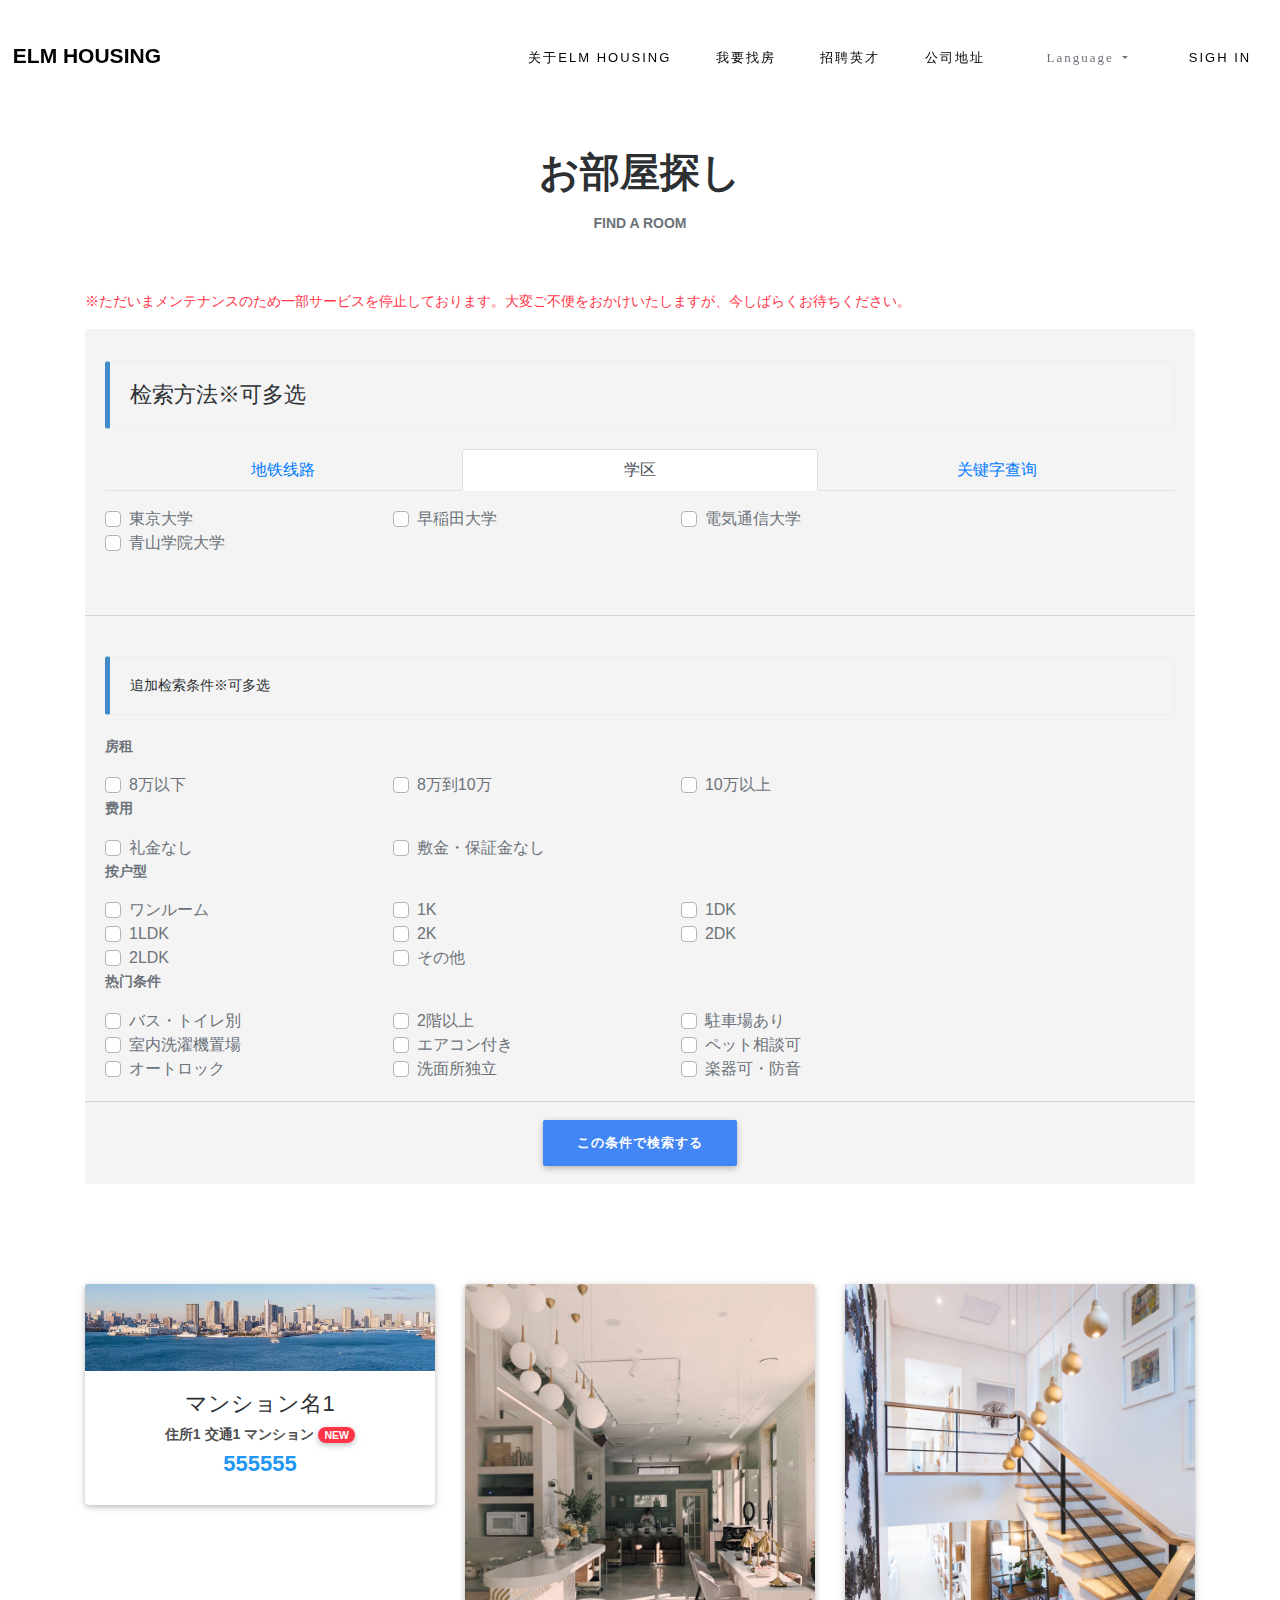
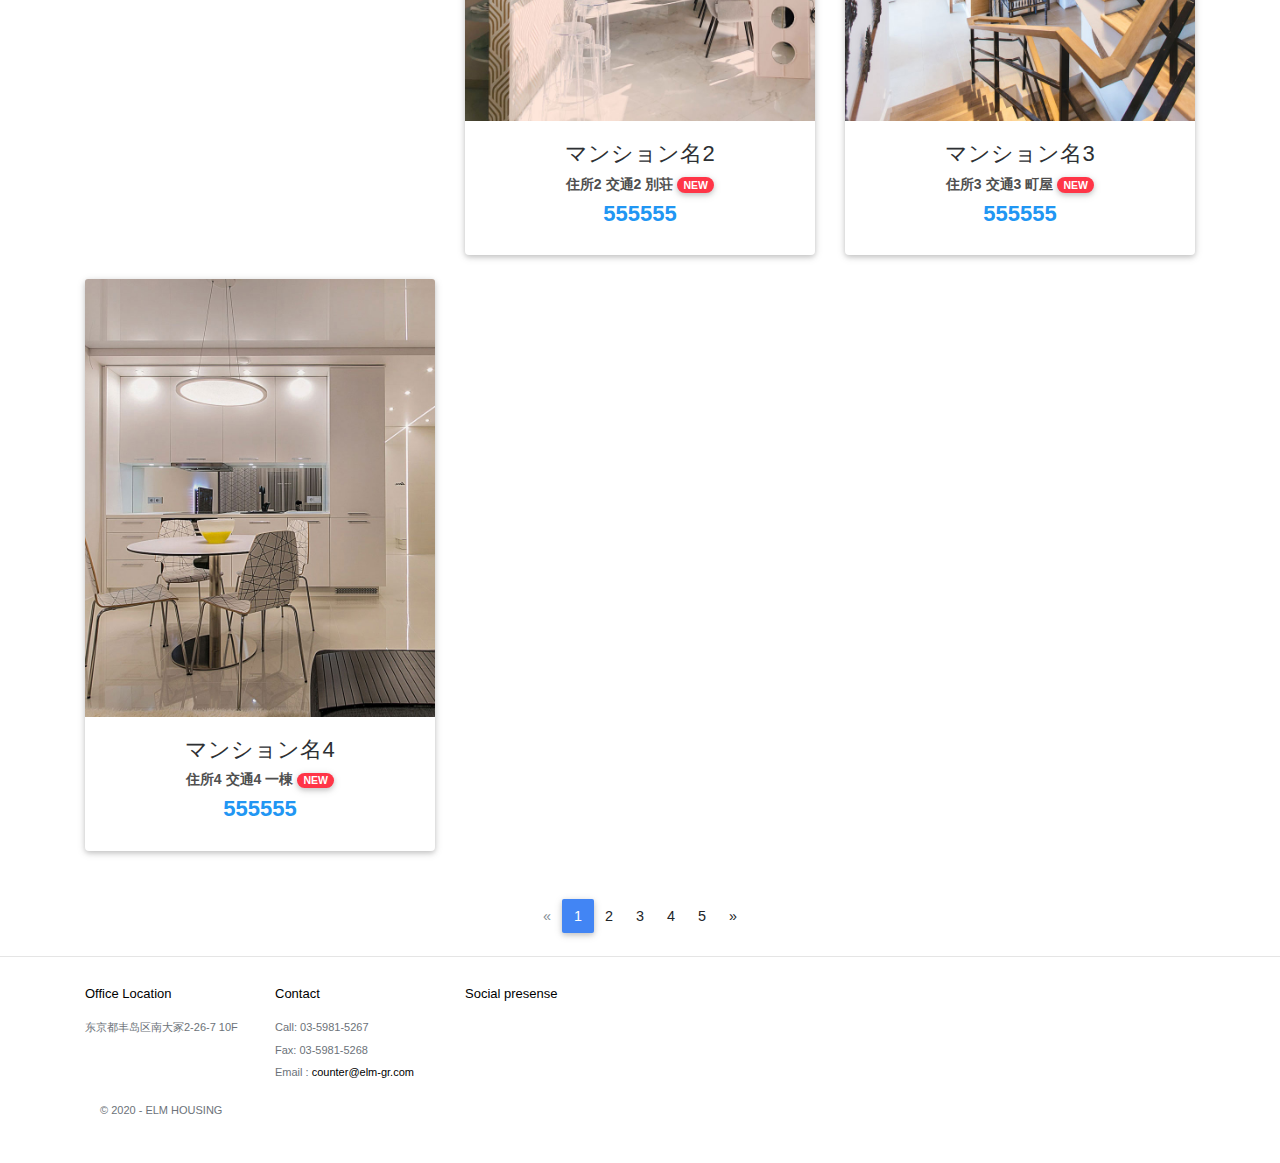
==== index.html @ c2a10fc9 "Rename subway.html to index.html" ====
<!DOCTYPE html>
<!-- saved from url=(0033)https://www.elm-gr.com/Rent/Rooms -->
<html class=" js flexbox flexboxlegacy canvas canvastext webgl no-touch geolocation postmessage websqldatabase indexeddb hashchange history draganddrop websockets rgba hsla multiplebgs backgroundsize borderimage borderradius boxshadow textshadow opacity cssanimations csscolumns cssgradients cssreflections csstransforms csstransforms3d csstransitions fontface generatedcontent video audio localstorage sessionstorage webworkers no-applicationcache svg inlinesvg smil svgclippaths" lang=""><script src="chrome-extension://ljdobmomdgdljniojadhoplhkpialdid/page/prompt.js"></script><script src="chrome-extension://ljdobmomdgdljniojadhoplhkpialdid/page/runScript.js"></script><!--<![endif]--><head><meta http-equiv="Content-Type" content="text/html; charset=UTF-8">

<meta name="description" content="">
<meta name="viewport" content="width=device-width, initial-scale=1">
<title>ELM HOUSING</title>
<link rel="stylesheet" href="./ELM HOUSING_files/bootstrap.min.css">
<link rel="stylesheet" href="./ELM HOUSING_files/slider-pro.css">
<link rel="stylesheet" href="./ELM HOUSING_files/flexslider.css">
<link rel="stylesheet" href="./ELM HOUSING_files/main_rent.css">
<link rel="stylesheet" href="./ELM HOUSING_files/responsive.css">
<link rel="stylesheet" href="./ELM HOUSING_files/animate.min.css">
<link href="./ELM HOUSING_files/mdb.min.css" rel="stylesheet">
<link href="./ELM HOUSING_files/icomoon.css" rel="stylesheet">
<link rel="stylesheet" href="./ELM HOUSING_files/font-awesome.min.css">
<link rel="stylesheet" href="./ELM HOUSING_files/swiper.min.css">
<style type="text/css">.section, .section.cc_cursor, .card-header.bg-search, .bs-callout.bs-callout-primary, .cc_cursor, body, .ogdlpmhglpejoiomcodnpjnfgcpmgale_default, body, html, input[type="date"], input[type="time"], input[type="datetime-local"], input[type="month"], input::-webkit-contacts-auto-fill-button, input:read-only {cursor: url("[data-uri]") 1 1 , auto !important; }.cc_pointer,[type="search"]::-webkit-search-cancel-button, [type="search"]::-webkit-search-decoration, .paper-button, .ytp-progress-bar-container, input[type=submit], :link, :visited, a > *, img, button, ::-webkit-scrollbar-button, .ogdlpmhglpejoiomcodnpjnfgcpmgale_pointer, ::-webkit-file-upload-button, button, .ytp-volume-panel, #myogdlpmhglpejoiomcodnpjnfgcpmgale .icon { cursor: url("[data-uri]") 8 1, auto !important; } </style><style type="text/css">/* Chart.js */
@-webkit-keyframes chartjs-render-animation{from{opacity:0.99}to{opacity:1}}@keyframes chartjs-render-animation{from{opacity:0.99}to{opacity:1}}.chartjs-render-monitor{-webkit-animation:chartjs-render-animation 0.001s;animation:chartjs-render-animation 0.001s;}</style></head>
<body style="">

<section class="tophead" role="navigation">

<header id="header" class="">
<div class="header-content ">
<a class="logo" href="https://www.elm-gr.com/Rent">ELM HOUSING</a>
<nav class="navigation" role="navigation">
<ul class="primary-nav">
<li><a href="https://www.elm-gr.com/Rent">关于ELM HOUSING</a></li>
<li><a href="https://www.elm-gr.com/Rent/Rooms">我要找房</a></li>
<li><a href="https://www.elm-gr.com/Recruit">招聘英才</a></li>
<li><a href="https://www.elm-gr.com/Rent/Error">公司地址</a></li>
<li>
<form id="selectLanguage" method="post" class="form-horizontal" role="form" action="https://www.elm-gr.com/RealEstate/SetLanguage?returnUrl=~%2FRent%2FRooms">
<div class="dropdown">
<a class="dropdown-toggle" id="navbarDropdownMenuLink-333" data-toggle="dropdown" aria-haspopup="true" aria-expanded="false" asp-for="zh-CN">
<span class="icon-language"> Language </span>
</a>
<div class="dropdown-menu" aria-labelledby="navbarDropdownMenuLink-333">
<button class="dropdown-item" name="culture" value="zh-CN" onclick="if (!window.__cfRLUnblockHandlers) return false; this.form.submit()">简体中文</button>
<button class="dropdown-item" name="culture" value="ja-JP" onclick="if (!window.__cfRLUnblockHandlers) return false; this.form.submit()">日本語</button>
</div>
</div>
<input name="__RequestVerificationToken" type="hidden" value="CfDJ8HZfXam8HHFOm_UuZEeHBJE-qtwoAEbgHbpZ_FdyX1Fp2VRbwWEv6qFdtFLEdrejy15WHE-hRj2VOWZLHQvYB4W0ZrvD5hacfqdalnks8SmnvC8ev6mp4UJFZHZk7O6x1LIvXtOvINLDFHeVXApGLFI"></form>
</li>
<li class=""><a class="nav-link" href="https://www.elm-gr.com/Admin/Login">SIGH IN</a></li>
</ul>
</nav>
<a href="https://www.elm-gr.com/Rent/Rooms#" class="nav-toggle">Menu<span></span></a>
</div>
</header>
</section>


<div class="container">
<section class="section">
<h2 class="h1 text-center text-uppercase font-weight-bold mt-5 mb-3 mt-5">お部屋探し</h2>

<p class="text-center text-uppercase font-weight-bold">
Find a room
</p>

<p class="section-description mt-5 pt-2 text-danger">
※ただいまメンテナンスのため一部サービスを停止しております。大変ご不便をおかけいたしますが、今しばらくお待ちください。
</p>
<form method="post" action="https://www.elm-gr.com/rent/Error">
<div class="card-header bg-search cc_cursor">
<h4 class="bs-callout bs-callout-primary cc_cursor">检索方法※可多选</h4>
<ul class="nav nav-tabs nav-justified">
<li class="nav-item waves-effect waves-light">
<a href="https://www.elm-gr.com/Rent/Rooms#contents1" class="nav-link" data-toggle="tab">地铁线路</a>
</li>
<li class="nav-item waves-effect waves-light">
<a href="https://www.elm-gr.com/Rent/Rooms#contents2" class="nav-link active" data-toggle="tab">学区</a>
</li>
<li class="nav-item waves-effect waves-light">
<a href="https://www.elm-gr.com/Rent/Rooms#contents3" class="nav-link" data-toggle="tab">关键字查询</a>
</li>
</ul>
<div class="tab-content mb-5">
<div id="contents1" class="tab-pane">
<p class="text-uppercase font-weight-bold"></p>
<div class="preflist">
<div class="mainCheck"><label><input type="checkbox" name="prefA" value="JR山手線">JR山手線</label></div>
<div class="row ml-1">
<div class="col-lg-2"><label><input type="checkbox" name="prefB" value="大崎">大崎</label></div>
<div class="col-lg-2"><label><input type="checkbox" name="prefB" value="五反田">五反田</label></div>
<div class="col-lg-2"><label><input type="checkbox" name="prefB" value="目黒">目黒</label></div>
<div class="col-lg-2"><label><input type="checkbox" name="prefB" value="恵比寿">恵比寿</label></div>
<div class="col-lg-2"><label><input type="checkbox" name="prefB" value="渋谷">渋谷</label></div>
<div class="col-lg-2"><label><input type="checkbox" name="prefB" value="原宿">原宿</label></div>
<div class="col-lg-2"><label><input type="checkbox" name="prefB" value="代々木">代々木</label></div>
<div class="col-lg-2"><label><input type="checkbox" name="prefB" value="新宿">新宿</label></div>
<div class="col-lg-2"><label><input type="checkbox" name="prefB" value="新大久保">新大久保</label></div>
<div class="col-lg-2"><label><input type="checkbox" name="prefB" value="高田馬場">高田馬場</label></div>
<div class="col-lg-2"><label><input type="checkbox" name="prefB" value="目白">目白</label></div>
<div class="col-lg-2"><label><input type="checkbox" name="prefB" value="池袋">池袋</label></div>
<div class="col-lg-2"><label><input type="checkbox" name="prefB" value="大塚">大塚</label></div>
<div class="col-lg-2"><label><input type="checkbox" name="prefB" value="巣鴨">巣鴨</label></div>
<div class="col-lg-2"><label><input type="checkbox" name="prefB" value="駒込">駒込</label></div>
<div class="col-lg-2"><label><input type="checkbox" name="prefB" value="田端">田端</label></div>
<div class="col-lg-2"><label><input type="checkbox" name="prefB" value="西日暮里">西日暮里</label></div>
<div class="col-lg-2"><label><input type="checkbox" name="prefB" value="日暮里">日暮里</label></div>
<div class="col-lg-2"><label><input type="checkbox" name="prefB" value="鶯谷">鶯谷</label></div>
<div class="col-lg-2"><label><input type="checkbox" name="prefB" value="上野">上野</label></div>
<div class="col-lg-2"><label><input type="checkbox" name="prefB" value="御徒町">御徒町</label></div>
<div class="col-lg-2"><label><input type="checkbox" name="prefB" value="秋葉原">秋葉原</label></div>
<div class="col-lg-2"><label><input type="checkbox" name="prefB" value="神田">神田</label></div>
<div class="col-lg-2"><label><input type="checkbox" name="prefB" value="東京">東京</label></div>
<div class="col-lg-2"><label><input type="checkbox" name="prefB" value="有楽町">有楽町</label></div>
<div class="col-lg-2"><label><input type="checkbox" name="prefB" value="新橋">新橋</label></div>
<div class="col-lg-2"><label><input type="checkbox" name="prefB" value="浜松町">浜松町</label></div>
<div class="col-lg-2"><label><input type="checkbox" name="prefB" value="田町">田町</label></div>
<div class="col-lg-2"><label><input type="checkbox" name="prefB" value="高輪ゲートウェイ">高輪ゲートウェイ</label></div>
<div class="col-lg-2"><label><input type="checkbox" name="prefB" value="品川">品川</label></div>
</div>
</div>
<div class="preflist">
<div class="mainCheck"><label><input type="checkbox" name="prefA" value="JR横浜線">JR横浜線</label></div>
<div class="row ml-1">
<div class="col-lg-2"><label><input type="checkbox" name="prefB" value="東神奈川">東神奈川</label></div>
<div class="col-lg-2"><label><input type="checkbox" name="prefB" value="大口">大口</label></div>
<div class="col-lg-2"><label><input type="checkbox" name="prefB" value="菊名">菊名</label></div>
<div class="col-lg-2"><label><input type="checkbox" name="prefB" value="新横浜">新横浜</label></div>
<div class="col-lg-2"><label><input type="checkbox" name="prefB" value="小机">小机</label></div>
<div class="col-lg-2"><label><input type="checkbox" name="prefB" value="鴨居">鴨居</label></div>
<div class="col-lg-2"><label><input type="checkbox" name="prefB" value="中山">中山</label></div>
<div class="col-lg-2"><label><input type="checkbox" name="prefB" value="十日市場">十日市場</label></div>
<div class="col-lg-2"><label><input type="checkbox" name="prefB" value="長津田">長津田</label></div>
<div class="col-lg-2"><label><input type="checkbox" name="prefB" value="成瀬">成瀬</label></div>
<div class="col-lg-2"><label><input type="checkbox" name="prefB" value="町田">町田</label></div>
<div class="col-lg-2"><label><input type="checkbox" name="prefB" value="古淵">古淵</label></div>
<div class="col-lg-2"><label><input type="checkbox" name="prefB" value="淵野辺">淵野辺</label></div>
<div class="col-lg-2"><label><input type="checkbox" name="prefB" value="矢部">矢部</label></div>
<div class="col-lg-2"><label><input type="checkbox" name="prefB" value="相模原">相模原</label></div>
<div class="col-lg-2"><label><input type="checkbox" name="prefB" value="橋本">橋本</label></div>
<div class="col-lg-2"><label><input type="checkbox" name="prefB" value="相原">相原</label></div>
<div class="col-lg-2"><label><input type="checkbox" name="prefB" value="八王子みなみ野">八王子みなみ野</label></div>
<div class="col-lg-2"><label><input type="checkbox" name="prefB" value="片倉">片倉</label></div>
<div class="col-lg-2"><label><input type="checkbox" name="prefB" value="八王子">八王子</label></div>
</div>
</div>
<div class="preflist">
 <div class="mainCheck"><label><input type="checkbox" name="prefA" value="JR根岸線">JR根岸線</label></div>
<div class="row ml-1">
<div class="col-lg-2"><label><input type="checkbox" name="prefB" value="横浜">横浜</label></div>
<div class="col-lg-2"><label><input type="checkbox" name="prefB" value="桜木町">桜木町</label></div>
<div class="col-lg-2"><label><input type="checkbox" name="prefB" value="関内">関内</label></div>
<div class="col-lg-2"><label><input type="checkbox" name="prefB" value="石川町">石川町</label></div>
<div class="col-lg-2"><label><input type="checkbox" name="prefB" value="山手">山手</label></div>
<div class="col-lg-2"><label><input type="checkbox" name="prefB" value="根岸">根岸</label></div>
<div class="col-lg-2"><label><input type="checkbox" name="prefB" value="磯子">磯子</label></div>
<div class="col-lg-2"><label><input type="checkbox" name="prefB" value="新杉田">新杉田</label></div>
<div class="col-lg-2"><label><input type="checkbox" name="prefB" value="洋光台">洋光台</label></div>
<div class="col-lg-2"><label><input type="checkbox" name="prefB" value="港南台">港南台</label></div>
<div class="col-lg-2"><label><input type="checkbox" name="prefB" value="本郷台">本郷台</label></div>
<div class="col-lg-2"><label><input type="checkbox" name="prefB" value="大船">大船</label></div>
</div>
</div>
<div class="preflist">
<div class="mainCheck"><label><input type="checkbox" name="prefA" value="JR横須賀線">JR横須賀線</label></div>
<div class="row ml-1">
<div class="col-lg-2"><label><input type="checkbox" name="prefB" value="東京">東京</label></div>
<div class="col-lg-2"><label><input type="checkbox" name="prefB" value="新橋">新橋</label></div>
<div class="col-lg-2"><label><input type="checkbox" name="prefB" value="品川">品川</label></div>
<div class="col-lg-2"><label><input type="checkbox" name="prefB" value="西大井">西大井</label></div>
<div class="col-lg-2"><label><input type="checkbox" name="prefB" value="武蔵小杉">武蔵小杉</label></div>
<div class="col-lg-2"><label><input type="checkbox" name="prefB" value="新川崎">新川崎</label></div>
<div class="col-lg-2"><label><input type="checkbox" name="prefB" value="横浜">横浜</label></div>
<div class="col-lg-2"><label><input type="checkbox" name="prefB" value="保土ケ谷">保土ケ谷</label></div>
<div class="col-lg-2"><label><input type="checkbox" name="prefB" value="東戸塚">東戸塚</label></div>
<div class="col-lg-2"><label><input type="checkbox" name="prefB" value="戸塚">戸塚</label></div>
<div class="col-lg-2"><label><input type="checkbox" name="prefB" value="大船">大船</label></div>
<div class="col-lg-2"><label><input type="checkbox" name="prefB" value="北鎌倉">北鎌倉</label></div>
<div class="col-lg-2"><label><input type="checkbox" name="prefB" value="鎌倉">鎌倉</label></div>
<div class="col-lg-2"><label><input type="checkbox" name="prefB" value="逗子">逗子</label></div>
<div class="col-lg-2"><label><input type="checkbox" name="prefB" value="東逗子">東逗子</label></div>
<div class="col-lg-2"><label><input type="checkbox" name="prefB" value="田浦">田浦</label></div>
<div class="col-lg-2"><label><input type="checkbox" name="prefB" value="横須賀">横須賀</label></div>
<div class="col-lg-2"><label><input type="checkbox" name="prefB" value="衣笠">衣笠</label></div>
<div class="col-lg-2"><label><input type="checkbox" name="prefB" value="久里浜">久里浜</label></div>
</div>
</div>
<div class="preflist">
<div class="mainCheck"><label><input type="checkbox" name="prefA" value="JR中央本線(東京～塩尻)">JR中央本線(東京～塩尻)</label></div>
<div class="row ml-1">
<div class="col-lg-2"><label><input type="checkbox" name="prefB" value="東京">東京</label></div>
<div class="col-lg-2"><label><input type="checkbox" name="prefB" value="四ツ谷">四ツ谷</label></div>
<div class="col-lg-2"><label><input type="checkbox" name="prefB" value="新宿">新宿</label></div>
<div class="col-lg-2"><label><input type="checkbox" name="prefB" value="吉祥寺">吉祥寺</label></div>
<div class="col-lg-2"><label><input type="checkbox" name="prefB" value="三鷹">三鷹</label></div>
<div class="col-lg-2"><label><input type="checkbox" name="prefB" value="国分寺">国分寺</label></div>
<div class="col-lg-2"><label><input type="checkbox" name="prefB" value="立川">立川</label></div>
<div class="col-lg-2"><label><input type="checkbox" name="prefB" value="日野">日野</label></div>
<div class="col-lg-2"><label><input type="checkbox" name="prefB" value="豊田">豊田</label></div>
<div class="col-lg-2"><label><input type="checkbox" name="prefB" value="八王子">八王子</label></div>
<div class="col-lg-2"><label><input type="checkbox" name="prefB" value="西八王子">西八王子</label></div>
<div class="col-lg-2"><label><input type="checkbox" name="prefB" value="高尾">高尾</label></div>
<div class="col-lg-2"><label><input type="checkbox" name="prefB" value="相模湖">相模湖</label></div>
<div class="col-lg-2"><label><input type="checkbox" name="prefB" value="藤野">藤野</label></div>
<div class="col-lg-2"><label><input type="checkbox" name="prefB" value="上野原">上野原</label></div>
<div class="col-lg-2"><label><input type="checkbox" name="prefB" value="四方津">四方津</label></div>
<div class="col-lg-2"><label><input type="checkbox" name="prefB" value="梁川">梁川</label></div>
<div class="col-lg-2"><label><input type="checkbox" name="prefB" value="鳥沢">鳥沢</label></div>
<div class="col-lg-2"><label><input type="checkbox" name="prefB" value="猿橋">猿橋</label></div>
<div class="col-lg-2"><label><input type="checkbox" name="prefB" value="大月">大月</label></div>
<div class="col-lg-2"><label><input type="checkbox" name="prefB" value="初狩">初狩</label></div>
<div class="col-lg-2"><label><input type="checkbox" name="prefB" value="笹子">笹子</label></div>
<div class="col-lg-2"><label><input type="checkbox" name="prefB" value="甲斐大和">甲斐大和</label></div>
<div class="col-lg-2"><label><input type="checkbox" name="prefB" value="勝沼ぶどう郷">勝沼ぶどう郷</label></div>
<div class="col-lg-2"><label><input type="checkbox" name="prefB" value="塩山">塩山</label></div>
<div class="col-lg-2"><label><input type="checkbox" name="prefB" value="東山梨">東山梨</label></div>
<div class="col-lg-2"><label><input type="checkbox" name="prefB" value="山梨市">山梨市</label></div>
<div class="col-lg-2"><label><input type="checkbox" name="prefB" value="春日居町">春日居町</label></div>
<div class="col-lg-2"><label><input type="checkbox" name="prefB" value="石和温泉">石和温泉</label></div>
<div class="col-lg-2"><label><input type="checkbox" name="prefB" value="酒折">酒折</label></div>
<div class="col-lg-2"><label><input type="checkbox" name="prefB" value="甲府">甲府</label></div>
<div class="col-lg-2"><label><input type="checkbox" name="prefB" value="竜王">竜王</label></div>
<div class="col-lg-2"><label><input type="checkbox" name="prefB" value="塩崎">塩崎</label></div>
<div class="col-lg-2"><label><input type="checkbox" name="prefB" value="韮崎">韮崎</label></div>
<div class="col-lg-2"><label><input type="checkbox" name="prefB" value="新府">新府</label></div>
<div class="col-lg-2"><label><input type="checkbox" name="prefB" value="穴山">穴山</label></div>
<div class="col-lg-2"><label><input type="checkbox" name="prefB" value="日野春">日野春</label></div>
<div class="col-lg-2"><label><input type="checkbox" name="prefB" value="長坂">長坂</label></div>
<div class="col-lg-2"><label><input type="checkbox" name="prefB" value="小淵沢">小淵沢</label></div>
<div class="col-lg-2"><label><input type="checkbox" name="prefB" value="信濃境">信濃境</label></div>
<div class="col-lg-2"><label><input type="checkbox" name="prefB" value="富士見">富士見</label></div>
<div class="col-lg-2"><label><input type="checkbox" name="prefB" value="すずらんの里">すずらんの里</label></div>
<div class="col-lg-2"><label><input type="checkbox" name="prefB" value="青柳">青柳</label></div>
<div class="col-lg-2"><label><input type="checkbox" name="prefB" value="茅野">茅野</label></div>
<div class="col-lg-2"><label><input type="checkbox" name="prefB" value="上諏訪">上諏訪</label></div>
<div class="col-lg-2"><label><input type="checkbox" name="prefB" value="下諏訪">下諏訪</label></div>
<div class="col-lg-2"><label><input type="checkbox" name="prefB" value="岡谷">岡谷</label></div>
<div class="col-lg-2"><label><input type="checkbox" name="prefB" value="みどり湖">みどり湖</label></div>
<div class="col-lg-2"><label><input type="checkbox" name="prefB" value="川岸">川岸</label></div>
<div class="col-lg-2"><label><input type="checkbox" name="prefB" value="辰野">辰野</label></div>
<div class="col-lg-2"><label><input type="checkbox" name="prefB" value="信濃川島">信濃川島</label></div>
<div class="col-lg-2"><label><input type="checkbox" name="prefB" value="小野">小野</label></div>
 <div class="col-lg-2"><label><input type="checkbox" name="prefB" value="塩尻">塩尻</label></div>
</div>
</div>
<div class="preflist">
<div class="mainCheck"><label><input type="checkbox" name="prefA" value="JR中央・総武線">JR中央・総武線</label></div>
<div class="row ml-1">
<div class="col-lg-2"><label><input type="checkbox" name="prefB" value="三鷹">三鷹</label></div>
<div class="col-lg-2"><label><input type="checkbox" name="prefB" value="吉祥寺">吉祥寺</label></div>
<div class="col-lg-2"><label><input type="checkbox" name="prefB" value="西荻窪">西荻窪</label></div>
<div class="col-lg-2"><label><input type="checkbox" name="prefB" value="荻窪">荻窪</label></div>
<div class="col-lg-2"><label><input type="checkbox" name="prefB" value="阿佐ケ谷">阿佐ケ谷</label></div>
<div class="col-lg-2"><label><input type="checkbox" name="prefB" value="高円寺">高円寺</label></div>
<div class="col-lg-2"><label><input type="checkbox" name="prefB" value="中野">中野</label></div>
<div class="col-lg-2"><label><input type="checkbox" name="prefB" value="東中野">東中野</label></div>
<div class="col-lg-2"><label><input type="checkbox" name="prefB" value="大久保">大久保</label></div>
<div class="col-lg-2"><label><input type="checkbox" name="prefB" value="新宿">新宿</label></div>
<div class="col-lg-2"><label><input type="checkbox" name="prefB" value="代々木">代々木</label></div>
<div class="col-lg-2"><label><input type="checkbox" name="prefB" value="千駄ケ谷">千駄ケ谷</label></div>
<div class="col-lg-2"><label><input type="checkbox" name="prefB" value="信濃町">信濃町</label></div>
<div class="col-lg-2"><label><input type="checkbox" name="prefB" value="四ツ谷">四ツ谷</label></div>
<div class="col-lg-2"><label><input type="checkbox" name="prefB" value="市ケ谷">市ケ谷</label></div>
<div class="col-lg-2"><label><input type="checkbox" name="prefB" value="飯田橋">飯田橋</label></div>
<div class="col-lg-2"><label><input type="checkbox" name="prefB" value="水道橋">水道橋</label></div>
<div class="col-lg-2"><label><input type="checkbox" name="prefB" value="御茶ノ水">御茶ノ水</label></div>
<div class="col-lg-2"><label><input type="checkbox" name="prefB" value="秋葉原">秋葉原</label></div>
<div class="col-lg-2"><label><input type="checkbox" name="prefB" value="浅草橋">浅草橋</label></div>
<div class="col-lg-2"><label><input type="checkbox" name="prefB" value="両国">両国</label></div>
<div class="col-lg-2"><label><input type="checkbox" name="prefB" value="錦糸町">錦糸町</label></div>
<div class="col-lg-2"><label><input type="checkbox" name="prefB" value="亀戸">亀戸</label></div>
<div class="col-lg-2"><label><input type="checkbox" name="prefB" value="平井">平井</label></div>
<div class="col-lg-2"><label><input type="checkbox" name="prefB" value="新小岩">新小岩</label></div>
<div class="col-lg-2"><label><input type="checkbox" name="prefB" value="小岩">小岩</label></div>
<div class="col-lg-2"><label><input type="checkbox" name="prefB" value="市川">市川</label></div>
<div class="col-lg-2"><label><input type="checkbox" name="prefB" value="本八幡">本八幡</label></div>
<div class="col-lg-2"><label><input type="checkbox" name="prefB" value="下総中山">下総中山</label></div>
<div class="col-lg-2"><label><input type="checkbox" name="prefB" value="西船橋">西船橋</label></div>
<div class="col-lg-2"><label><input type="checkbox" name="prefB" value="船橋">船橋</label></div>
<div class="col-lg-2"><label><input type="checkbox" name="prefB" value="東船橋">東船橋</label></div>
<div class="col-lg-2"><label><input type="checkbox" name="prefB" value="津田沼">津田沼</label></div>
<div class="col-lg-2"><label><input type="checkbox" name="prefB" value="幕張本郷">幕張本郷</label></div>
<div class="col-lg-2"><label><input type="checkbox" name="prefB" value="幕張">幕張</label></div>
<div class="col-lg-2"><label><input type="checkbox" name="prefB" value="新検見川">新検見川</label></div>
<div class="col-lg-2"><label><input type="checkbox" name="prefB" value="稲毛">稲毛</label></div>
<div class="col-lg-2"><label><input type="checkbox" name="prefB" value="西千葉">西千葉</label></div>
<div class="col-lg-2"><label><input type="checkbox" name="prefB" value="千葉">千葉</label></div>
</div>
</div>
<div class="preflist">
<div class="mainCheck"><label><input type="checkbox" name="prefA" value="JR中央線(快速)">JR中央線(快速)</label></div>
<div class="row ml-1">
<div class="col-lg-2"><label><input type="checkbox" name="prefB" value="東京">東京</label></div>
<div class="col-lg-2"><label><input type="checkbox" name="prefB" value="神田">神田</label></div>
<div class="col-lg-2"><label><input type="checkbox" name="prefB" value="御茶ノ水">御茶ノ水</label></div>
<div class="col-lg-2"><label><input type="checkbox" name="prefB" value="四ツ谷">四ツ谷</label></div>
<div class="col-lg-2"><label><input type="checkbox" name="prefB" value="新宿">新宿</label></div>
<div class="col-lg-2"><label><input type="checkbox" name="prefB" value="中野">中野</label></div>
<div class="col-lg-2"><label><input type="checkbox" name="prefB" value="高円寺">高円寺</label></div>
<div class="col-lg-2"><label><input type="checkbox" name="prefB" value="阿佐ケ谷">阿佐ケ谷</label></div>
<div class="col-lg-2"><label><input type="checkbox" name="prefB" value="荻窪">荻窪</label></div>
<div class="col-lg-2"><label><input type="checkbox" name="prefB" value="西荻窪">西荻窪</label></div>
<div class="col-lg-2"><label><input type="checkbox" name="prefB" value="吉祥寺">吉祥寺</label></div>
<div class="col-lg-2"><label><input type="checkbox" name="prefB" value="三鷹">三鷹</label></div>
<div class="col-lg-2"><label><input type="checkbox" name="prefB" value="武蔵境">武蔵境</label></div>
<div class="col-lg-2"><label><input type="checkbox" name="prefB" value="東小金井">東小金井</label></div>
<div class="col-lg-2"><label><input type="checkbox" name="prefB" value="武蔵小金井">武蔵小金井</label></div>
<div class="col-lg-2"><label><input type="checkbox" name="prefB" value="国分寺">国分寺</label></div>
<div class="col-lg-2"><label><input type="checkbox" name="prefB" value="西国分寺">西国分寺</label></div>
<div class="col-lg-2"><label><input type="checkbox" name="prefB" value="国立">国立</label></div>
<div class="col-lg-2"><label><input type="checkbox" name="prefB" value="立川">立川</label></div>
<div class="col-lg-2"><label><input type="checkbox" name="prefB" value="日野">日野</label></div>
<div class="col-lg-2"><label><input type="checkbox" name="prefB" value="豊田">豊田</label></div>
<div class="col-lg-2"><label><input type="checkbox" name="prefB" value="八王子">八王子</label></div>
<div class="col-lg-2"><label><input type="checkbox" name="prefB" value="西八王子">西八王子</label></div>
<div class="col-lg-2"><label><input type="checkbox" name="prefB" value="高尾">高尾</label></div>
</div>
</div>

<div class="custom-control custom-checkbox custom-control-inline col-lg-3">
<input type="checkbox" class="custom-control-input" id="defaultInline5">
<label class="custom-control-label" for="defaultInline5">京王電鉄</label>
(800)
</div>

<div class="custom-control custom-checkbox custom-control-inline  col-lg-3">
<input type="checkbox" class="custom-control-input" id="defaultInline6">
<label class="custom-control-label" for="defaultInline6">京成電鉄</label>
(800)
</div>

<div class="custom-control custom-checkbox custom-control-inline  col-lg-3">
<input type="checkbox" class="custom-control-input" id="defaultInline7">
<label class="custom-control-label" for="defaultInline7">ゆりかもめ</label>
(800)
</div>

<div class="custom-control custom-checkbox custom-control-inline  col-lg-3">
<input type="checkbox" class="custom-control-input" id="defaultInline8">
<label class="custom-control-label" for="defaultInline8">つくばエクスプレス</label>
(800)
</div>
</div>
<div id="contents2" class="tab-pane active">
<p class="text-uppercase font-weight-bold"></p>

<div class="custom-control custom-checkbox custom-control-inline  col-lg-3">
<input type="checkbox" class="custom-control-input" id="towards1">
<label class="custom-control-label" for="towards1">東京大学</label>
</div>

<div class="custom-control custom-checkbox custom-control-inline  col-lg-3">
<input type="checkbox" class="custom-control-input" id="towards2">
<label class="custom-control-label" for="towards2">早稲田大学</label>
 </div>

<div class="custom-control custom-checkbox custom-control-inline  col-lg-3">
<input type="checkbox" class="custom-control-input" id="towards3">
<label class="custom-control-label" for="towards3">電気通信大学</label>
</div>

<div class="custom-control custom-checkbox custom-control-inline  col-lg-3">
<input type="checkbox" class="custom-control-input" id="towards4">
<label class="custom-control-label" for="towards4">青山学院大学</label>
</div>
</div>
<div id="contents3" class="tab-pane">
<p class="text-uppercase font-weight-bold"></p>

<div class="form-group">
<label for="text6a" class="col-form-label-lg active">输入车站名或者其他关联的信息</label>
<input class="form-control form-control-lg" type="text" id="text6a" placeholder="车站名">
</div>
</div>
</div>
</div>
<div class="card-body bg-search">
<h5 class="bs-callout bs-callout-primary">追加检索条件※可多选</h5>
<p class="text-uppercase font-weight-bold">房租</p>

<div class="custom-control custom-checkbox custom-control-inline  col-lg-3">
<input type="checkbox" class="custom-control-input" id="rent1">
<label class="custom-control-label" for="rent1">8万以下</label>
</div>

<div class="custom-control custom-checkbox custom-control-inline  col-lg-3">
<input type="checkbox" class="custom-control-input" id="rent2">
<label class="custom-control-label cc_cursor" for="rent2">8万到10万</label>
</div>

<div class="custom-control custom-checkbox custom-control-inline  col-lg-3">
<input type="checkbox" class="custom-control-input" id="rent3">
<label class="custom-control-label" for="rent3">10万以上</label>
</div>
<p class="text-uppercase font-weight-bold">费用</p>

<div class="custom-control custom-checkbox custom-control-inline  col-lg-3">
<input type="checkbox" class="custom-control-input" id="cost1">
<label class="custom-control-label" for="cost1">礼金なし</label>
</div>

<div class="custom-control custom-checkbox custom-control-inline  col-lg-3">
<input type="checkbox" class="custom-control-input" id="cost2">
<label class="custom-control-label" for="cost2">敷金・保証金なし</label>
</div>
<p class="text-uppercase font-weight-bold">按户型</p>

<div class="custom-control custom-checkbox custom-control-inline  col-lg-3">
<input type="checkbox" class="custom-control-input" id="type1">
<label class="custom-control-label" for="type1">ワンルーム</label>
</div>

<div class="custom-control custom-checkbox custom-control-inline  col-lg-3">
<input type="checkbox" class="custom-control-input" id="type2">
<label class="custom-control-label" for="type2">1K</label>
</div>

<div class="custom-control custom-checkbox custom-control-inline  col-lg-3">
<input type="checkbox" class="custom-control-input" id="type3">
<label class="custom-control-label" for="type3">1DK</label>
</div>

<div class="custom-control custom-checkbox custom-control-inline  col-lg-3">
<input type="checkbox" class="custom-control-input" id="type4">
<label class="custom-control-label" for="type4">1LDK</label>
</div>

<div class="custom-control custom-checkbox custom-control-inline  col-lg-3">
<input type="checkbox" class="custom-control-input" id="type5">
<label class="custom-control-label" for="type5">2K</label>
</div>

<div class="custom-control custom-checkbox custom-control-inline  col-lg-3">
<input type="checkbox" class="custom-control-input" id="type6">
<label class="custom-control-label" for="type6">2DK</label>
</div>

<div class="custom-control custom-checkbox custom-control-inline  col-lg-3">
<input type="checkbox" class="custom-control-input" id="type7">
<label class="custom-control-label" for="type7">2LDK</label>
</div>

<div class="custom-control custom-checkbox custom-control-inline  col-lg-3">
<input type="checkbox" class="custom-control-input" id="type8">
<label class="custom-control-label" for="type8">その他</label>
</div>
<p class="text-uppercase font-weight-bold">热门条件</p>

<div class="custom-control custom-checkbox custom-control-inline  col-lg-3">
<input type="checkbox" class="custom-control-input" id="option1">
<label class="custom-control-label" for="option1">バス・トイレ別</label>
</div>

<div class="custom-control custom-checkbox custom-control-inline  col-lg-3">
<input type="checkbox" class="custom-control-input" id="option2">
<label class="custom-control-label" for="option2">2階以上　</label>
</div>

<div class="custom-control custom-checkbox custom-control-inline  col-lg-3">
<input type="checkbox" class="custom-control-input" id="option3">
<label class="custom-control-label" for="option3">駐車場あり</label>
</div>

<div class="custom-control custom-checkbox custom-control-inline  col-lg-3">
<input type="checkbox" class="custom-control-input" id="option4">
<label class="custom-control-label" for="option4">室内洗濯機置場</label>
</div>

<div class="custom-control custom-checkbox custom-control-inline  col-lg-3">
<input type="checkbox" class="custom-control-input" id="option5">
<label class="custom-control-label" for="option5">エアコン付き</label>
</div>

<div class="custom-control custom-checkbox custom-control-inline  col-lg-3">
<input type="checkbox" class="custom-control-input" id="option6">
<label class="custom-control-label" for="option6">ペット相談可</label>
</div>

<div class="custom-control custom-checkbox custom-control-inline  col-lg-3">
<input type="checkbox" class="custom-control-input" id="option7">
<label class="custom-control-label" for="option7">オートロック</label>
</div>

<div class="custom-control custom-checkbox custom-control-inline  col-lg-3">
<input type="checkbox" class="custom-control-input" id="option8">
<label class="custom-control-label" for="option8">洗面所独立</label>
</div>

<div class="custom-control custom-checkbox custom-control-inline  col-lg-3">
<input type="checkbox" class="custom-control-input" id="option8">
<label class="custom-control-label" for="option8">楽器可・防音</label>
</div>
</div>
<div class="card-footer bg-search">
<div class="d-flex justify-content-center">
<button type="submit" class="btn  btn-primary waves-effect waves-light">この条件で検索する</button>
</div>
</div>
<input name="__RequestVerificationToken" type="hidden" value="CfDJ8HZfXam8HHFOm_UuZEeHBJE-qtwoAEbgHbpZ_FdyX1Fp2VRbwWEv6qFdtFLEdrejy15WHE-hRj2VOWZLHQvYB4W0ZrvD5hacfqdalnks8SmnvC8ev6mp4UJFZHZk7O6x1LIvXtOvINLDFHeVXApGLFI"></form>
</section>
<section class="panel panel-default">
</section>

<section class="text-center mb-4">
<div class="row wow fadeIn">
<div class="col-lg-4 col-md-6 mb-4">

<div class="card">

<div class="view overlay">
<img src="./ELM HOUSING_files/rent-4.jpg" class="card-img-top" alt="">
<a href="https://www.elm-gr.com/Rent/Detail">
<div class="mask rgba-white-slight waves-effect waves-light"></div>
</a>
</div>


<div class="card-body text-center">

<a href="https://www.elm-gr.com/Rent/Rooms" class="grey-text">
<h4>マンション名1</h4>
</a>
<h5>
<strong>
<a class="dark-grey-text" href="https://www.elm-gr.com/Rent/Detail">
住所1
交通1
マンション
<span class="badge badge-pill danger-color">NEW</span>
</a>
</strong>
</h5>
<h4 class="font-weight-bold blue-text">
<strong>555555</strong>
</h4>
</div>

</div>

</div>
<br>
<div class="col-lg-4 col-md-6 mb-4">

<div class="card">

<div class="view overlay">
<img src="./ELM HOUSING_files/rent-3.jpg" class="card-img-top" alt="">
<a href="https://www.elm-gr.com/Rent/Detail">
<div class="mask rgba-white-slight waves-effect waves-light"></div>
</a>
</div>


<div class="card-body text-center">

<a href="https://www.elm-gr.com/Rent/Rooms" class="grey-text">
<h4>マンション名2</h4>
</a>
<h5>
<strong>
<a class="dark-grey-text" href="https://www.elm-gr.com/Rent/Detail">
住所2
交通2
別荘
<span class="badge badge-pill danger-color">NEW</span>
</a>
</strong>
</h5>
<h4 class="font-weight-bold blue-text">
<strong>555555</strong>
</h4>
</div>

</div>

</div>
<br>
<div class="col-lg-4 col-md-6 mb-4">

<div class="card">

<div class="view overlay">
<img src="./ELM HOUSING_files/rent-2.jpg" class="card-img-top" alt="">
<a href="https://www.elm-gr.com/Rent/Detail">
<div class="mask rgba-white-slight waves-effect waves-light"></div>
</a>
</div>


<div class="card-body text-center">

<a href="https://www.elm-gr.com/Rent/Rooms" class="grey-text">
<h4>マンション名3</h4>
</a>
<h5>
<strong>
<a class="dark-grey-text" href="https://www.elm-gr.com/Rent/Detail">
住所3
交通3
町屋
<span class="badge badge-pill danger-color">NEW</span>
</a>
</strong>
</h5>
<h4 class="font-weight-bold blue-text">
<strong>555555</strong>
</h4>
</div>

</div>

</div>
<br>
<div class="col-lg-4 col-md-6 mb-4">

<div class="card">

<div class="view overlay">
<img src="./ELM HOUSING_files/rent-1.jpg" class="card-img-top" alt="">
<a href="https://www.elm-gr.com/Rent/Detail">
<div class="mask rgba-white-slight waves-effect waves-light"></div>
</a>
</div>


<div class="card-body text-center">

 <a href="https://www.elm-gr.com/Rent/Rooms" class="grey-text">
<h4>マンション名4</h4>
</a>
<h5>
<strong>
<a class="dark-grey-text" href="https://www.elm-gr.com/Rent/Detail">
住所4
交通4
一棟
<span class="badge badge-pill danger-color">NEW</span>
</a>
</strong>
</h5>
<h4 class="font-weight-bold blue-text">
<strong>555555</strong>
</h4>
</div>

</div>

</div>
<br>
</div>
</section>


<nav class="d-flex justify-content-center wow fadeIn">
<ul class="pagination pg-blue">

<li class="page-item disabled">
<a class="page-link waves-effect waves-effect" href="https://www.elm-gr.com/Rent/Rooms#" aria-label="Previous">
<span aria-hidden="true">«</span>
<span class="sr-only">Previous</span>
</a>
</li>
<li class="page-item active">
<a class="page-link waves-effect waves-effect" href="https://www.elm-gr.com/Rent/Rooms#?">
1<span class="sr-only">(current)</span>
</a>
</li>
<li class="page-item">
<a class="page-link waves-effect waves-effect" href="https://www.elm-gr.com/Rent/Rooms#?">2</a>
</li>
<li class="page-item">
<a class="page-link waves-effect waves-effect" href="https://www.elm-gr.com/Rent/Rooms#?">3</a>
</li>
<li class="page-item">
<a class="page-link waves-effect waves-effect" href="https://www.elm-gr.com/Rent/Rooms#?">4</a>
</li>
<li class="page-item">
<a class="page-link waves-effect waves-effect" href="https://www.elm-gr.com/Rent/Rooms#?">5</a>
</li>
<li class="page-item">
<a class="page-link waves-effect waves-effect" href="https://www.elm-gr.com/Rent/Rooms#?" aria-label="Next">
<span aria-hidden="true">»</span>
<span class="sr-only">Next</span>
</a>
</li>
</ul>
</nav>
</div>
<hr>

<footer id="contact" class="footer">
<div class="container">
<div class="row">
<div class="col-md-2 left">
<h4>Office Location</h4>
<p>东京都丰岛区南大冢2-26-7 10F</p>
</div>
<div class="col-md-2 left">
<h4>Contact</h4>
<p>
Call: 03-5981-5267 <br>
Fax: 03-5981-5268 <br>
Email : <a href="mailto:counter@elm-gr.com"> counter@elm-gr.com </a>
</p>
</div>
<div class="col-md-3 left">
<h4>Social presense</h4>
<ul class="footer-share">
<li><a href="https://www.elm-gr.com/Rent/Rooms#"><i class="fa fa-facebook"></i></a></li>
<li><a href="https://www.elm-gr.com/Rent/Rooms#"><i class="fa fa-twitter"></i></a></li>
<li><a href="https://www.elm-gr.com/Rent/Rooms#"><i class="fa fa-linkedin"></i></a></li>
<li><a href="https://www.elm-gr.com/Rent/Rooms#"><i class="fa fa-google-plus"></i></a></li>
</ul>
</div>
</div>
<div class="col-md-6 right">
<p>© 2020 - ELM HOUSING</p>
</div>
</div>
</footer>


<script src="./ELM HOUSING_files/jquery-3.3.1.min.js.下载" type="text/javascript"></script>
<script src="./ELM HOUSING_files/popper.min.js.下载" type="text/javascript"></script>
<script src="./ELM HOUSING_files/bootstrap.min.js.下载" type="text/javascript"></script>
<script src="./ELM HOUSING_files/mdb.min.js.下载" type="text/javascript"></script>
<script src="./ELM HOUSING_files/jquery.flexslider-min.js.下载" type="text/javascript"></script>
<script src="./ELM HOUSING_files/retina.min.js.下载" type="text/javascript"></script>
<script src="./ELM HOUSING_files/modernizr.js.下载" type="text/javascript"></script>
<script src="./ELM HOUSING_files/main_rent.js.下载" type="text/javascript"></script>
<script type="text/javascript" src="./ELM HOUSING_files/jquery.sliderPro.js.下载"></script>

<script src="./ELM HOUSING_files/swiper.min.js.下载" type="text/javascript"></script>
<script type="text/javascript">
        $(".preflist .mainCheck input[type='checkbox']").change(function () {                   // dtのinput（都道府県）が変更された時
            var area = $(this).parents(".preflist").find(".col-lg-2 input[type='checkbox']");    // 選択された都道府県の市区町村を変数に格納
            if ($(this).is(":checked")) {          // チェックがついた時は、、、
                area.prop("checked", true);           // 選択した都道府県の市区町村全てをチェックする
            } else {
                area.prop("checked", false);          // 選択した都道府県の市区町村のチェックを全て外す
            }
        });

        $(".preflist .col-lg-2 input[type='checkbox']").change(function () {  // ddのinput（市区町村）が変更された時
            var length = $(this).parents(".preflist").find(".col-lg-2").length; // 兄弟要素（ほかの市区町村）を含めて何個あるか数えて変数に入れる
            var checked_length = $(this).parents(".preflist").find(".col-lg-2 input:checked").length;  // 既にチェックがついている市区町村が何個か数えて変数に入れる
            var pref = $(this).parents(".preflist").find(".mainCheck input");  //選択された市区町村の親の都道府県を変数に格納
            if (checked_length == 0) {                   // もしチェックが0件だったら
                pref.prop("checked", false);            // 都道府県のチェックを外す
            } else if (length == checked_length) {    // もしチェックが全てついていたら
                pref.prop("checked", true);             // 都道府県のチェックを付ける
            }
        });

    </script>
<script type="text/javascript">
        //Silder
        $(document).ready(function ($) {
            $('#sliderRent').sliderPro({
                width: 670,
                height: 500,
                orientation: 'vertical',
                loop: false,
                arrows: true,
                buttons: false,
                thumbnailsPosition: 'right',
                thumbnailPointer: true,
                thumbnailWidth: 290,
                breakpoints: {
                    800: {
                        thumbnailsPosition: 'bottom',
                        thumbnailWidth: 270,
                        thumbnailHeight: 100
                    },
                    500: {
                        thumbnailsPosition: 'bottom',
                        thumbnailWidth: 120,
                        thumbnailHeight: 50


                    }
                }
            });
        });

        // 地图
        //var lng = "35.1858948";
        //var lat = "136.9473611";
        //var name = $('#name').html();
        //var map = new BMap.Map("RoomMap");  //创建地图实例
        //var point = new BMap.Point(lng, lat);  // 创建点坐标
        //map.centerAndZoom(point, 15);
        //map.enableScrollWheelZoom(false); //设置使用鼠标滚轮控制缩放
        //var myIcon = new BMap.Icon("/images/map.png", new BMap.Size(24, 24), {
        //    anchor: new BMap.Size(0, 0),
        //});
        //var marker = new BMap.Marker(point, { icon: myIcon });        // 创建标注
        //map.addOverlay(marker);

        //var html = [name];
        //var infoBox = new BMapLib.InfoBox(map, html.join(""), {
        //    boxStyle: {
        //        background: "#00b979"
        //        , width: "140px"
        //        , lineHeight: "40px"
        //        , color: "#fff"
        //        , fontSize: "16px"
        //        , lineHeight: "38px"
        //        , textAlign: "center"
        //    }
        //    , enableAutoPan: true
        //    , align: INFOBOX_AT_TOP
        //});
        //infoBox.open(marker);
        //marker.addEventListener("click", function () {
        //    infoBox.open(marker);
        //});
    </script>
<script type="text/javascript">
        $('#exampleModal').on('show.bs.modal', function (event) {
            var button = $(event.relatedTarget) // Button that triggered the modal
            var recipient = button.data('whatever') // Extract info from data-* attributes
            // If necessary, you could initiate an AJAX request here (and then do the updating in a callback).
            // Update the modal's content. We'll use jQuery here, but you could use a data binding library or other methods instead.
            var modal = $(this)
            modal.find('.modal-title').text('New message to ' + recipient)
            modal.find('.modal-body input').val(recipient)
        })

    </script>

<div class="hiddendiv common"></div></body></html>
---- ELM HOUSING_files/slider-pro.css ----
/*!* - v1.5.0
* Homepage: http://bqworks.com/slider-pro/
* Author: bqworks
* Author URL: http://bqworks.com/*/.slider-pro{position:relative;margin:0 auto;-moz-box-sizing:content-box;box-sizing:content-box}.sp-slides-container{position:relative}.sp-mask{position:relative;overflow:hidden}.sp-slides{position:relative;-webkit-backface-visibility:hidden;-webkit-perspective:1000}.sp-slide{position:absolute}.sp-image-container{overflow:hidden}.sp-image{position:relative;display:block;border:none}.sp-no-js{overflow:hidden;max-width:100%}.sp-thumbnails-container{position:relative;overflow:hidden;direction:ltr}.sp-top-thumbnails,.sp-bottom-thumbnails{left:0;margin:0 auto}.sp-top-thumbnails{position:absolute;top:0;margin-bottom:4px}.sp-bottom-thumbnails{margin-top:4px}.sp-left-thumbnails,.sp-right-thumbnails{position:absolute;top:0}.sp-right-thumbnails{right:0;margin-left:4px}.sp-left-thumbnails{left:0;margin-right:4px}.sp-thumbnails{position:relative}.sp-thumbnail{border:none}.sp-thumbnail-container{position:relative;display:block;overflow:hidden;float:left;-moz-box-sizing:border-box;box-sizing:border-box}.sp-rtl .sp-thumbnail-container{float:right}.sp-top-thumbnails .sp-thumbnail-container,.sp-bottom-thumbnails .sp-thumbnail-container{margin-left:2px;margin-right:2px}.sp-top-thumbnails .sp-thumbnail-container:first-child,.sp-bottom-thumbnails .sp-thumbnail-container:first-child{margin-left:0}.sp-top-thumbnails .sp-thumbnail-container:last-child,.sp-bottom-thumbnails .sp-thumbnail-container:last-child{margin-right:0}.sp-left-thumbnails .sp-thumbnail-container,.sp-right-thumbnails .sp-thumbnail-container{margin-top:2px;margin-bottom:2px}.sp-left-thumbnails .sp-thumbnail-container:first-child,.sp-right-thumbnails .sp-thumbnail-container:first-child{margin-top:0}.sp-left-thumbnails .sp-thumbnail-container:last-child,.sp-right-thumbnails .sp-thumbnail-container:last-child{margin-bottom:0}.sp-right-thumbnails.sp-has-pointer{margin-left:-13px}.sp-right-thumbnails.sp-has-pointer .sp-thumbnail{position:absolute;left:18px;margin-left:0!important}.sp-right-thumbnails.sp-has-pointer .sp-selected-thumbnail:before{content:'';position:absolute;height:100%;border-left:5px solid red;left:0;top:0;margin-left:13px}.sp-right-thumbnails.sp-has-pointer .sp-selected-thumbnail:after{content:'';position:absolute;width:0;height:0;left:0;top:50%;margin-top:-8px;border-right:13px solid red;border-top:8px solid transparent;border-bottom:8px solid transparent}.sp-left-thumbnails.sp-has-pointer{margin-right:-13px}.sp-left-thumbnails.sp-has-pointer .sp-thumbnail{position:absolute;right:18px}.sp-left-thumbnails.sp-has-pointer .sp-selected-thumbnail:before{content:'';position:absolute;height:100%;border-left:5px solid red;right:0;top:0;margin-right:13px}.sp-left-thumbnails.sp-has-pointer .sp-selected-thumbnail:after{content:'';position:absolute;width:0;height:0;right:0;top:50%;margin-top:-8px;border-left:13px solid red;border-top:8px solid transparent;border-bottom:8px solid transparent}.sp-bottom-thumbnails.sp-has-pointer{margin-top:-13px}.sp-bottom-thumbnails.sp-has-pointer .sp-thumbnail{position:absolute;top:18px;margin-top:0!important}.sp-bottom-thumbnails.sp-has-pointer .sp-selected-thumbnail:before{content:'';position:absolute;width:100%;border-bottom:5px solid red;top:0;margin-top:13px}.sp-bottom-thumbnails.sp-has-pointer .sp-selected-thumbnail:after{content:'';position:absolute;width:0;height:0;left:50%;top:0;margin-left:-8px;border-bottom:13px solid red;border-left:8px solid transparent;border-right:8px solid transparent}.sp-top-thumbnails.sp-has-pointer{margin-bottom:-13px}.sp-top-thumbnails.sp-has-pointer .sp-thumbnail{position:absolute;bottom:18px}.sp-top-thumbnails.sp-has-pointer .sp-selected-thumbnail:before{content:'';position:absolute;width:100%;border-bottom:5px solid red;bottom:0;margin-bottom:13px}.sp-top-thumbnails.sp-has-pointer .sp-selected-thumbnail:after{content:'';position:absolute;width:0;height:0;left:50%;bottom:0;margin-left:-8px;border-top:13px solid red;border-left:8px solid transparent;border-right:8px solid transparent}.sp-layer{position:absolute;margin:0;box-sizing:border-box;-moz-box-sizing:border-box;-webkit-box-sizing:border-box;-webkit-font-smoothing:subpixel-antialiased;-webkit-backface-visibility:hidden}.sp-black{color:#fff;background:#000;background:rgba(0,0,0,.7)}.sp-white{color:#000;background:#fff;background:rgba(255,255,255,.7)}.sp-rounded{border-radius:10px}.sp-padding{padding:10px}.sp-grab{cursor:url(/images/openhand.cur),move}.sp-grabbing{cursor:url(/images/closedhand.cur),move}.sp-selectable{cursor:default}.sp-caption-container{text-align:center;margin-top:10px}.sp-full-screen{margin:0!important;background-color:#000}.sp-full-screen-button{position:absolute;top:5px;right:10px;font-size:30px;line-height:1;cursor:pointer;-webkit-transform:rotate(45deg);-ms-transform:rotate(45deg);transform:rotate(45deg)}.sp-full-screen-button:before{content:'\2195'}.sp-fade-full-screen{opacity:0;-webkit-transition:opacity .5s;transition:opacity .5s}.slider-pro:hover .sp-fade-full-screen{opacity:1}.sp-buttons{position:relative;width:100%;text-align:center;padding-top:10px}.sp-rtl .sp-buttons{direction:rtl}.sp-full-screen .sp-buttons{display:none}.sp-button{width:10px;height:10px;border:2px solid #000;border-radius:50%;margin:4px;display:inline-block;-moz-box-sizing:border-box;-webkit-box-sizing:border-box;box-sizing:border-box;cursor:pointer}.sp-selected-button{background-color:#000}@media only screen and (min-width:768px) and (max-width:1024px){.sp-button{width:14px;height:14px}}@media only screen and (min-width:568px) and (max-width:768px){.sp-button{width:16px;height:16px}}@media only screen and (min-width:320px) and (max-width:568px){.sp-button{width:18px;height:18px}}.sp-arrows{position:absolute}.sp-fade-arrows{opacity:0;-webkit-transition:opacity .5s;transition:opacity .5s}.sp-slides-container:hover .sp-fade-arrows{opacity:1}.sp-horizontal .sp-arrows{width:100%;left:0;top:50%;margin-top:-15px}.sp-vertical .sp-arrows{height:100%;left:50%;top:0;margin-left:-10px}.sp-arrow{position:absolute;display:block;width:20px;height:30px;cursor:pointer}.sp-vertical .sp-arrow{-webkit-transform:rotate(90deg);-ms-transform:rotate(90deg);transform:rotate(90deg)}.sp-horizontal .sp-previous-arrow{left:20px;right:auto}.sp-horizontal.sp-rtl .sp-previous-arrow{right:20px;left:auto}.sp-horizontal .sp-next-arrow{right:20px;left:auto}.sp-horizontal.sp-rtl .sp-next-arrow{left:20px;right:auto}.sp-vertical .sp-previous-arrow{top:20px}.sp-vertical .sp-next-arrow{bottom:20px;-webkit-transform:rotate(270deg);-ms-transform:rotate(270deg);transform:rotate(270deg)}.sp-previous-arrow:before,.sp-previous-arrow:after,.sp-next-arrow:before,.sp-next-arrow:after{content:'';position:absolute;width:50%;height:50%;background-color:#fff}.sp-arrow:before{left:30%;top:0;-webkit-transform:skew(145deg,0deg);-ms-transform:skew(145deg,0deg);transform:skew(145deg,0deg)}.sp-arrow:after{left:30%;top:50%;-webkit-transform:skew(-145deg,0deg);-ms-transform:skew(-145deg,0deg);transform:skew(-145deg,0deg)}.sp-next-arrow{-webkit-transform:rotate(180deg);-ms-transform:rotate(180deg);transform:rotate(180deg)}.sp-horizontal.sp-rtl .sp-previous-arrow{-webkit-transform:rotate(180deg);-ms-transform:rotate(180deg);transform:rotate(180deg)}.sp-horizontal.sp-rtl .sp-next-arrow{-webkit-transform:rotate(0deg);-ms-transform:rotate(0deg);transform:rotate(0deg)}.ie8 .sp-arrow,.ie7 .sp-arrow{width:0;height:0}.ie8 .sp-arrow:before,.ie8 .sp-arrow:after,.ie7 .sp-arrow:before,.ie7 .sp-arrow:after{content:none}.ie8.sp-horizontal .sp-previous-arrow,.ie7.sp-horizontal .sp-previous-arrow{border-right:20px solid #fff;border-top:20px solid transparent;border-bottom:20px solid transparent}.ie8.sp-horizontal .sp-next-arrow,.ie7.sp-horizontal .sp-next-arrow{border-left:20px solid #fff;border-top:20px solid transparent;border-bottom:20px solid transparent}.ie8.sp-vertical .sp-previous-arrow,.ie7.sp-vertical .sp-previous-arrow{border-bottom:20px solid #fff;border-left:20px solid transparent;border-right:20px solid transparent}.ie8.sp-vertical .sp-next-arrow,.ie7.sp-vertical .sp-next-arrow{border-top:20px solid #fff;border-left:20px solid transparent;border-right:20px solid transparent}.sp-thumbnail-arrows{position:absolute}.sp-fade-thumbnail-arrows{opacity:0;-webkit-transition:opacity .5s;transition:opacity .5s}.sp-thumbnails-container:hover .sp-fade-thumbnail-arrows{opacity:1}.sp-top-thumbnails .sp-thumbnail-arrows,.sp-bottom-thumbnails .sp-thumbnail-arrows{width:100%;top:50%;left:0;margin-top:-12px}.sp-left-thumbnails .sp-thumbnail-arrows,.sp-right-thumbnails .sp-thumbnail-arrows{height:100%;top:0;left:50%;margin-left:-7px}.sp-thumbnail-arrow{position:absolute;display:block;width:15px;height:25px;cursor:pointer}.sp-left-thumbnails .sp-thumbnail-arrows .sp-thumbnail-arrow,.sp-right-thumbnails .sp-thumbnail-arrows .sp-thumbnail-arrow{-webkit-transform:rotate(90deg);-ms-transform:rotate(90deg);transform:rotate(90deg)}.sp-top-thumbnails .sp-previous-thumbnail-arrow,.sp-bottom-thumbnails .sp-previous-thumbnail-arrow{left:0}.sp-top-thumbnails .sp-next-thumbnail-arrow,.sp-bottom-thumbnails .sp-next-thumbnail-arrow{right:0}.sp-left-thumbnails .sp-previous-thumbnail-arrow,.sp-right-thumbnails .sp-previous-thumbnail-arrow{top:0}.sp-left-thumbnails .sp-next-thumbnail-arrow,.sp-right-thumbnails .sp-next-thumbnail-arrow{bottom:0}.sp-previous-thumbnail-arrow:before,.sp-previous-thumbnail-arrow:after,.sp-next-thumbnail-arrow:before,.sp-next-thumbnail-arrow:after{content:'';position:absolute;width:50%;height:50%;background-color:#fff}.sp-previous-thumbnail-arrow:before{left:30%;top:0;-webkit-transform:skew(145deg,0deg);-ms-transform:skew(145deg,0deg);transform:skew(145deg,0deg)}.sp-previous-thumbnail-arrow:after{left:30%;top:50%;-webkit-transform:skew(-145deg,0deg);-ms-transform:skew(-145deg,0deg);transform:skew(-145deg,0deg)}.sp-next-thumbnail-arrow:before{right:30%;top:0;-webkit-transform:skew(35deg,0deg);-ms-transform:skew(35deg,0deg);transform:skew(35deg,0deg)}.sp-next-thumbnail-arrow:after{right:30%;top:50%;-webkit-transform:skew(-35deg,0deg);-ms-transform:skew(-35deg,0deg);transform:skew(-35deg,0deg)}.ie8 .sp-thumbnail-arrow,.ie7 .sp-thumbnail-arrow{width:0;height:0}.ie8 .sp-thumbnail-arrow:before,.ie8 .sp-thumbnail-arrow:after,.ie7 .sp-thumbnail-arrow:before,.ie7 .sp-thumbnail-arrow:after{content:none}.ie8 .sp-top-thumbnails .sp-previous-thumbnail-arrow,.ie8 .sp-bottom-thumbnails .sp-previous-thumbnail-arrow,.ie7 .sp-top-thumbnails .sp-previous-thumbnail-arrow,.ie7 .sp-bottom-thumbnails .sp-previous-thumbnail-arrow{border-right:12px solid #fff;border-top:12px solid transparent;border-bottom:12px solid transparent}.ie8 .sp-top-thumbnails .sp-next-thumbnail-arrow,.ie8 .sp-bottom-thumbnails .sp-next-thumbnail-arrow,.ie7 .sp-top-thumbnails .sp-next-thumbnail-arrow,.ie7 .sp-bottom-thumbnails .sp-next-thumbnail-arrow{border-left:12px solid #fff;border-top:12px solid transparent;border-bottom:12px solid transparent}.ie8 .sp-left-thumbnails .sp-previous-thumbnail-arrow,.ie8 .sp-right-thumbnails .sp-previous-thumbnail-arrow,.ie7 .sp-left-thumbnails .sp-previous-thumbnail-arrow,.ie7 .sp-right-thumbnails .sp-previous-thumbnail-arrow{border-bottom:12px solid #fff;border-left:12px solid transparent;border-right:12px solid transparent}.ie8 .sp-left-thumbnails .sp-next-thumbnail-arrow,.ie8 .sp-right-thumbnails .sp-next-thumbnail-arrow,.ie7 .sp-left-thumbnails .sp-next-thumbnail-arrow,.ie7 .sp-right-thumbnails .sp-next-thumbnail-arrow{border-top:12px solid #fff;border-left:12px solid transparent;border-right:12px solid transparent}a.sp-video{text-decoration:none}a.sp-video img{-webkit-backface-visibility:hidden;border:none}a.sp-video:after{content:'\25B6';position:absolute;width:45px;padding-left:5px;height:50px;border:2px solid #fff;text-align:center;font-size:30px;border-radius:30px;top:0;color:#fff;bottom:0;left:0;right:0;background-color:rgba(0,0,0,.2);margin:auto;line-height:52px}.slider-pro img.sp-image,.slider-pro img.sp-thumbnail{max-width:none;max-height:none;border:none!important;border-radius:0!important;padding:0!important;-webkit-box-shadow:none!important;-mox-box-shadow:none!important;box-shadow:none!important;transition:none;-moz-transition:none;-webkit-transition:none;-o-transition:none}.slider-pro a{position:static;transition:none!important;-moz-transition:none!important;-webkit-transition:none!important;-o-transition:none!important}.slider-pro iframe,.slider-pro object,.slider-pro video,.slider-pro embed,.slider-pro canvas{max-width:none;max-height:none}.slider-pro p.sp-layer{font-size:14px;line-height:1.4;margin:0}.slider-pro h1.sp-layer{font-size:32px;line-height:1.4;margin:0}.slider-pro h2.sp-layer{font-size:24px;line-height:1.4;margin:0}.slider-pro h3.sp-layer{font-size:19px;line-height:1.4;margin:0}.slider-pro h4.sp-layer{font-size:16px;line-height:1.4;margin:0}.slider-pro h5.sp-layer{font-size:13px;line-height:1.4;margin:0}.slider-pro h6.sp-layer{font-size:11px;line-height:1.4;margin:0}.slider-pro img.sp-layer{border:none}
---- ELM HOUSING_files/flexslider.css ----
@font-face{font-family:flexslider-icon;src:url(fonts/flexslider-icon.eot);src:url(fonts/flexslider-icon.eot?#iefix) format('embedded-opentype'),url(fonts/flexslider-icon.woff) format('woff'),url(fonts/flexslider-icon.ttf) format('truetype'),url(fonts/flexslider-icon.svg#flexslider-icon) format('svg');font-weight:400;font-style:normal}.flex-container a:hover,.flex-slider a:hover,.flex-container a:focus,.flex-slider a:focus{outline:none}.slides,.slides>li,.flex-control-nav,.flex-direction-nav{margin:0;padding:0;list-style:none}.flex-pauseplay span{text-transform:capitalize}.flexslider{margin:0;padding:0}.flexslider .slides>li{display:none;-webkit-backface-visibility:hidden}.flexslider .slides img{width:100%;display:block}.flexslider .slides:after{content:"\0020";display:block;clear:both;visibility:hidden;line-height:0;height:0}html[xmlns] .flexslider .slides{display:block}* html .flexslider .slides{height:1%}.no-js .flexslider .slides>li:first-child{display:block}.flexslider{position:relative;zoom:1}.flexslider .slides{zoom:1}.flexslider .slides img{height:auto}.flex-viewport{max-height:2000px;-webkit-transition:all 1s ease;-moz-transition:all 1s ease;-ms-transition:all 1s ease;-o-transition:all 1s ease;transition:all 1s ease}.loading .flex-viewport{max-height:300px}.carousel li{margin-right:5px}.flex-direction-nav{*height:0}.flex-direction-nav a{text-decoration:none;display:block;width:40px;height:40px;margin:-20px 0 0;position:absolute;top:50%;z-index:10;overflow:hidden;opacity:0;cursor:pointer;color:rgba(0,0,0,.8);text-shadow:1px 1px 0 rgba(255,255,255,.3);-webkit-transition:all .3s ease-in-out;-moz-transition:all .3s ease-in-out;-ms-transition:all .3s ease-in-out;-o-transition:all .3s ease-in-out;transition:all .3s ease-in-out}.flex-direction-nav a:before{font-family:flexslider-icon;font-size:40px;display:inline-block;content:'\f001';color:rgba(0,0,0,.8);text-shadow:1px 1px 0 rgba(255,255,255,.3)}.flex-direction-nav a.flex-next:before{content:'\f002'}.flex-direction-nav .flex-prev{left:-50px}.flex-direction-nav .flex-next{right:-50px;text-align:right}.flexslider:hover .flex-direction-nav .flex-prev{opacity:.7;left:10px}.flexslider:hover .flex-direction-nav .flex-prev:hover{opacity:1}.flexslider:hover .flex-direction-nav .flex-next{opacity:.7;right:10px}.flexslider:hover .flex-direction-nav .flex-next:hover{opacity:1}.flex-direction-nav .flex-disabled{opacity:0!important;filter:alpha(opacity=0);cursor:default}.flex-pauseplay a{display:block;width:20px;height:20px;position:absolute;bottom:5px;left:10px;opacity:.8;z-index:10;overflow:hidden;cursor:pointer;color:#000}.flex-pauseplay a:before{font-family:flexslider-icon;font-size:20px;display:inline-block;content:'\f004'}.flex-pauseplay a:hover{opacity:1}.flex-pauseplay a.flex-play:before{content:'\f003'}.flex-control-nav{width:50%;position:absolute;bottom:100px;right:0;text-align:center;z-index:100}.flex-control-nav li{margin:0 6px;display:inline-block;zoom:1;*display:inline}.flex-control-paging li a{width:11px;height:11px;display:block;background:#fff;background:rgba(255,255,255,.2);cursor:pointer;text-indent:-9999px;-webkit-border-radius:20px;-moz-border-radius:20px;border-radius:20px}.flex-control-paging li a:hover{background:#fff;background:#fff}.flex-control-paging li a.flex-active{background:#fff;background:#fff;cursor:default}.flex-control-thumbs{margin:5px 0 0;position:static;overflow:hidden}.flex-control-thumbs li{width:25%;float:left;margin:0}.flex-control-thumbs img{width:100%;height:auto;display:block;opacity:.7;cursor:pointer;-webkit-transition:all 1s ease;-moz-transition:all 1s ease;-ms-transition:all 1s ease;-o-transition:all 1s ease;transition:all 1s ease}.flex-control-thumbs img:hover{opacity:1}.flex-control-thumbs .flex-active{opacity:1;cursor:default}@media screen and (max-width:860px){.flex-direction-nav .flex-prev{opacity:1;left:10px}.flex-direction-nav .flex-next{opacity:1;right:10px}}
---- ELM HOUSING_files/main_rent.css ----
@import "https://fonts.googleapis.com/css?family=Open%20Sans:300,400,500,600,700";p{font-size:14px;line-height:22.4px;color:#6c7279}h1{font-size:65px;color:#2d3033}h2{font-size:40px;color:#2d3033}h3{font-size:28px;color:#2d3033;font-weight:300}h4{font-size:22px;color:#2d3033;font-weight:400}h5{font-size:14px;color:#2d3033;text-transform:uppercase;font-weight:700}.btn{background-color:#333;margin-top:40px;color:#fff;font-size:12px;font-weight:600;letter-spacing:1px;border-radius:0;padding:3% 7%;display:inline-block;text-transform:uppercase}.btn:hover,.btn:focus{background-color:#000;color:#fff}.btn-large{padding:15px 40px}a{color:#e84545}a:hover,a:focus{text-decoration:none;-moz-transition:background-color,color,.3s;-o-transition:background-color,color,.3s;-webkit-transition:background-color,color,.3s;transition:background-color,color,.3s}body{font-family:open sans,sans-serif;font-weight:400;color:#6c7279}ul,ol{margin:0;padding:0}ul li{list-style:none}.section{padding:100px 0}.no-padding{padding:0}.no-gutter [class*=col-]{padding-right:0;padding-left:0}#header{position:fixed;width:98%;z-index:999;margin-left:1%;margin-right:1%}#header .header-content{margin:0 auto;padding:40px 0;width:100%;-moz-transition:padding .3s;-o-transition:padding .3s;-webkit-transition:padding .3s;transition:padding .3s}#header .logo{font-size:21px;color:#000;font-weight:700;float:left;text-transform:uppercase}#header.fixed{background-color:#fff}#header.fixed .header-content{border-bottom:0;padding:25px 0}#header.fixed .nav-toggle{top:18px}.navigation.open{opacity:.9;visibility:visible;-moz-transition:opacity .5s;-o-transition:opacity .5s;-webkit-transition:opacity .5s;transition:opacity .5s}.navigation{float:right}.navigation li{display:inline-block}.navigation a{color:#000;font-size:13px;font-weight:300;margin-left:40px;letter-spacing:2px;text-transform:uppercase}.navigation a:hover,.navigation a.active{color:#bcbcbc}.nav-toggle{display:none;height:44px;overflow:hidden;position:fixed;right:5%;text-indent:100%;top:32px;white-space:nowrap;width:44px;z-index:99999;-moz-transition:all .3s;-o-transition:all .3s;-webkit-transition:all .3s;transition:all .3s}.nav-toggle:before,.nav-toggle:after{border-radius:50%;content:"";height:100%;left:0;position:absolute;top:0;width:100%;-moz-transform:translateZ(0);-ms-transform:translateZ(0);-webkit-transform:translateZ(0);transform:translateZ(0);-moz-backface-visibility:hidden;-webkit-backface-visibility:hidden;backface-visibility:hidden;-moz-transition-property:-moz-transform;-o-transition-property:-o-transform;-webkit-transition-property:-webkit-transform;transition-property:transform}.nav-toggle:before{background-color:#e84545;-moz-transform:scale(1);-ms-transform:scale(1);-webkit-transform:scale(1);transform:scale(1);-moz-transition-duration:.3s;-o-transition-duration:.3s;-webkit-transition-duration:.3s;transition-duration:.3s}.nav-toggle:after{background-color:#e84545;-moz-transform:scale(0);-ms-transform:scale(0);-webkit-transform:scale(0);transform:scale(0);-moz-transition-duration:0s;-o-transition-duration:0s;-webkit-transition-duration:0s;transition-duration:0s}.nav-toggle span{background-color:#fff;bottom:auto;display:inline-block;height:3px;left:50%;position:absolute;right:auto;top:50%;width:18px;z-index:10;-moz-transform:translateX(-50%) translateY(-50%);-ms-transform:translateX(-50%) translateY(-50%);-webkit-transform:translateX(-50%) translateY(-50%);transform:translateX(-50%) translateY(-50%)}.nav-toggle span:before,.nav-toggle span:after{background-color:#fff;content:"";height:100%;position:absolute;right:0;top:0;width:100%;-moz-transform:translateZ(0);-ms-transform:translateZ(0);-webkit-transform:translateZ(0);transform:translateZ(0);-moz-backface-visibility:hidden;-webkit-backface-visibility:hidden;backface-visibility:hidden;-moz-transition:-moz-transform .3s;-o-transition:-o-transform .3s;-webkit-transition:-webkit-transform .3s;transition:transform .3s}.nav-toggle span:before{-moz-transform:translateY(-6px) rotate(0deg);-ms-transform:translateY(-6px) rotate(0deg);-webkit-transform:translateY(-6px) rotate(0deg);transform:translateY(-6px) rotate(0deg)}.nav-toggle span:after{-moz-transform:translateY(6px) rotate(0deg);-ms-transform:translateY(6px) rotate(0deg);-webkit-transform:translateY(6px) rotate(0deg);transform:translateY(6px) rotate(0deg)}.nav-toggle.close-nav:before{-moz-transform:scale(0);-ms-transform:scale(0);-webkit-transform:scale(0);transform:scale(0)}.nav-toggle.close-nav:after{-moz-transform:scale(1);-ms-transform:scale(1);-webkit-transform:scale(1);transform:scale(1)}.nav-toggle.close-nav span{background-color:transparent}.nav-toggle.close-nav span:before,.nav-toggle.close-nav span:after{background-color:#fff}.nav-toggle.close-nav span:before{-moz-transform:translateY(0) rotate(45deg);-ms-transform:translateY(0) rotate(45deg);-webkit-transform:translateY(0) rotate(45deg);transform:translateY(0) rotate(45deg)}.nav-toggle.close-nav span:after{-moz-transform:translateY(0) rotate(-45deg);-ms-transform:translateY(0) rotate(-45deg);-webkit-transform:translateY(0) rotate(-45deg);transform:translateY(0) rotate(-45deg)}.carousel{width:94%;height:500px;margin:auto}.item,.active,.carousel-inner{height:100%}.carousel-caption{bottom:40%;color:#fff;left:15%;padding-bottom:20px;padding-top:20px;position:absolute;right:15%;text-align:center;z-index:10}.carousel-caption h3{font-family:open sans,sans-serif;color:#2d3033;text-shadow:none;font-size:31px;font-weight:700;text-transform:uppercase;letter-spacing:5px}.carousel-caption p{font-family:open sans,sans-serif;color:#6c7279;text-shadow:none;font-size:13px;font-weight:400;letter-spacing:2px}.carousel-control.left{background:0 0}.carousel-control.right{background:0 0}.carousel-control{opacity:1;text-shadow:none}.services{width:94%;margin:auto;background-color:#f2f2f2}.services h4{font-size:33px;line-height:33px;letter-spacing:2px;font-weight:300}.services h5{font-size:21px;font-weight:300;margin-bottom:10%;text-transform:none}.services p{color:#6c7279;font-size:13px;font-weight:400;margin-top:7%}.services-content{margin:50px}.services-content li a{color:#6c7279;line-height:30px}.services-content li a:hover{color:#000}#portfolio{width:92%;margin:auto}#portfolio .portfolio-item{right:0;margin:0 0 2px;padding:0 1px}#portfolio .portfolio-item .portfolio-link{display:block;position:relative;margin:0 auto}#portfolio .portfolio-item .portfolio-link .caption{position:absolute;width:100%;height:100%;opacity:0;background:rgba(58,54,54,.9);-webkit-transition:all ease .5s;-moz-transition:all ease .5s;transition:all ease .5s}#portfolio .portfolio-item .portfolio-link .caption:hover{opacity:1}#portfolio .portfolio-item .portfolio-link .caption .caption-content{position:absolute;top:50%;width:100%;height:20px;margin-top:-12px;text-align:center;font-size:20px;color:#fff}#portfolio .portfolio-item .portfolio-link .caption .caption-content i{margin-top:-12px}#portfolio .portfolio-item .portfolio-link .caption .caption-content h3{margin:0;color:#e9eaed;font-size:17px;letter-spacing:4px;text-transform:uppercase}#portfolio .portfolio-item .portfolio-link .caption .caption-content h4{margin:10px 0;color:#e9eaed;font-size:12px;letter-spacing:2px;text-transform:uppercase}#portfolio *{z-index:2}.testimonials{width:94%;margin:auto;background-color:#333;position:relative;text-align:center}.testimonials blockquote{border:0;margin:0;padding:100px 15%}.testimonials h1{color:#fff;font:19px open sans,sans-serif;font-weight:300;letter-spacing:1px}.testimonials p{color:#fff;display:block;font-size:11px;font-style:normal;letter-spacing:2px;font-weight:400;margin-top:30px;text-transform:uppercase}.footer{width:94%;margin:auto;text-align:left;padding-top:1%;padding-bottom:2%}.footer h4{font-size:13px;color:#000;margin:0 0 15px;padding:0}.footer p{font-size:11px;color:#6c7279}.footer a{color:#000}.footer a:hover{text-decoration:underline}.footer .footer-share{margin-top:0}.footer .footer-share li{display:inline-block;float:none}.footer .footer-share a{border:none;font-size:13px;color:#000;letter-spacing:15px}.footer .fa-heart{color:#e84545;font-size:11px;margin:0 2px}.work-detail{width:94%;margin:auto}.work-detail-margin{margin-top:7%}.detail-image img{width:100%}.detail-contentbox{background-color:#f2f2f2;padding:3%}.detail-content h4{font-size:27px;line-height:27px;letter-spacing:1px;font-weight:300}.detail-content p{color:#6c7279;font-size:13px;font-weight:400;margin-top:7%}.error-fix{padding-bottom:20%}.bs-callout{padding:20px;margin:20px 0;border:1px solid #eee;border-left-width:5px;border-radius:3px}.bs-callout h4{margin-top:0;margin-bottom:5px}.bs-callout p:last-child{margin-bottom:0}.bs-callout code{border-radius:3px}.bs-callout+.bs-callout{margin-top:-5px}.bs-callout-default{border-left-color:#777}.bs-callout-default h4{color:#777}.bs-callout-primary{border-left-color:#428bca}.bs-callout-primary h4{color:#428bca}.bs-callout-success{border-left-color:#5cb85c}.bs-callout-success h4{color:#5cb85c}.bs-callout-danger{border-left-color:#d9534f}.bs-callout-danger h4{color:#d9534f}.bs-callout-warning{border-left-color:#f0ad4e}.bs-callout-warning h4{color:#f0ad4e}.bs-callout-info{border-left-color:#5bc0de}.bs-callout-info h4{color:#5bc0de}.bg-search{background-color:#f4f4f4!important}
---- ELM HOUSING_files/responsive.css ----
@media screen and (max-width: 1024px) {
#header .header-content {
	width: 90%;
}
.nav-toggle {
	display: block;
}
.navigation {
	position: fixed;
	background-color: #000;
	width: 100%;
	height: 100%;
	top: 0;
	left: 0;
	z-index: 99999;
	visibility: hidden;
	opacity: 0;
	-webkit-transition: opacity 0.5s, visibility 0s 0.5s;
	transition: opacity 0.5s, visibility 0s 0.5s;
}
.navigation .primary-nav {
	position: relative;
	top: 45%;
	-moz-transform: translateY(-45%);
	-ms-transform: translateY(-45%);
	-webkit-transform: translateY(-45%);
	transform: translateY(-45%);
}
.navigation li {
	display: block;
	margin-bottom: 20px;
}
.navigation a {
	display: block;
	font-size: 25px;
	margin: 0;
	color: #fff;
	font-size: 13px;
	text-align: center;
}
       /*Language BTN ���ǉ�*/
.navigation dropdown-menu {
        display: block;
        font-size: 25px;
        margin: 0;
        color: #fff;
        font-size: 13px;
        text-align: center;
        background-color: rgba(0,0,0,0);
    }

.testimonials blockquote {
	padding: 20px 5% 0;
}
.testimonials p {
	font-size: 26px;
}
.flex-control-nav {
	bottom: 20px;
}
}
@media screen and (max-width: 768px) {
.banner-text {
	padding-top: 30%;
}
.banner-text h1 {
	font-size: 42px;
}
.banner-text p {
	font-size: 18px;
}
.flexslider {
	padding-bottom: 80px;
}
.flex-control-nav {
	width: 100%;
}
.footer .footer-col {
	margin-bottom: 50px;
}
.detail-contentbox {
	background-color: #f2f2f2;
	padding: 6%;
}
}
@media screen and (max-width: 640px) {
.banner-text {
	padding-top: 35%;
}
.detail-contentbox {
	background-color: #f2f2f2;
	padding: 6%;
}
}
@media screen and (max-width: 480px) {
.banner-text {
	padding-top: 45%;
}
.banner-text h1 {
	font-size: 32px;
}
.detail-contentbox {
	background-color: #f2f2f2;
	padding: 6%;
}
}
@media screen and (max-width: 320px) {
.banner-text {
	padding-top: 55%;
}
.testimonials blockquote {
	padding: 20px 5% 0;
}
.testimonials p {
	font-size: 11px;
}
.detail-contentbox {
	background-color: #f2f2f2;
	padding: 6%;
}
}
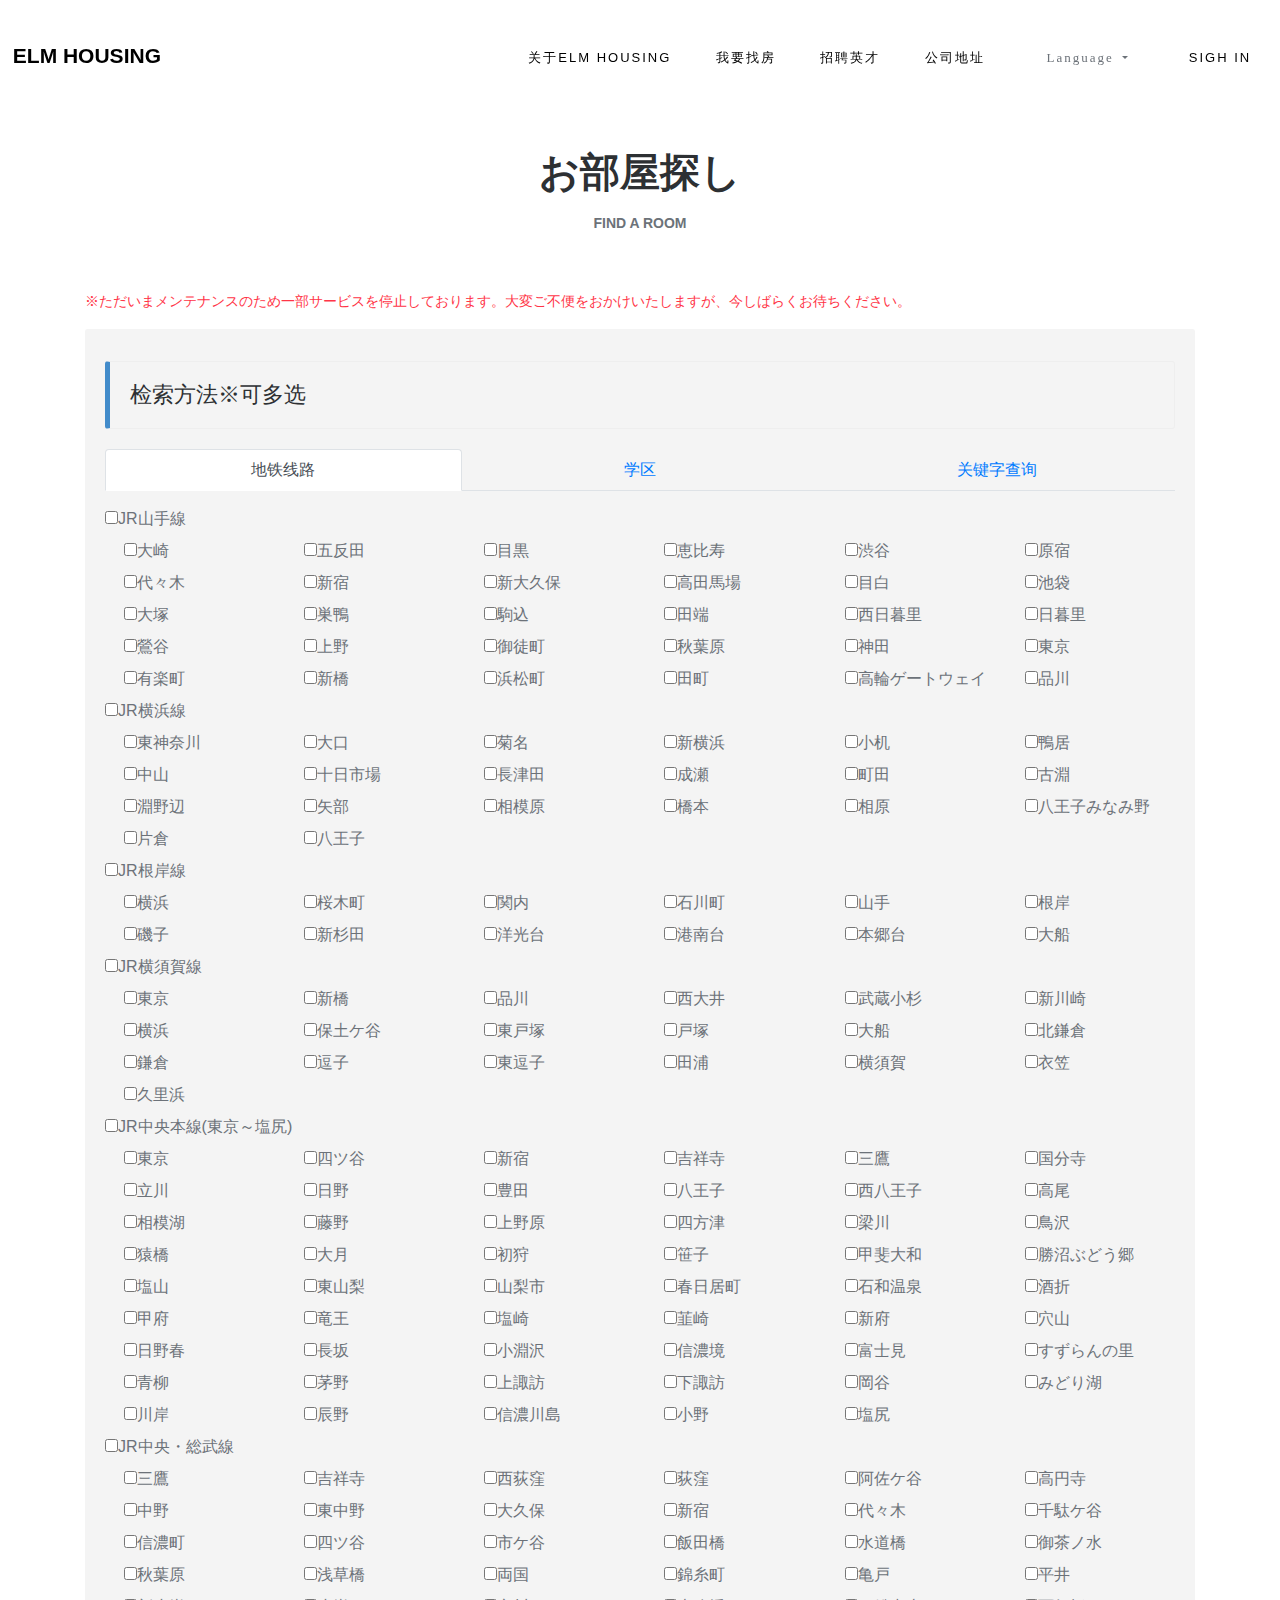
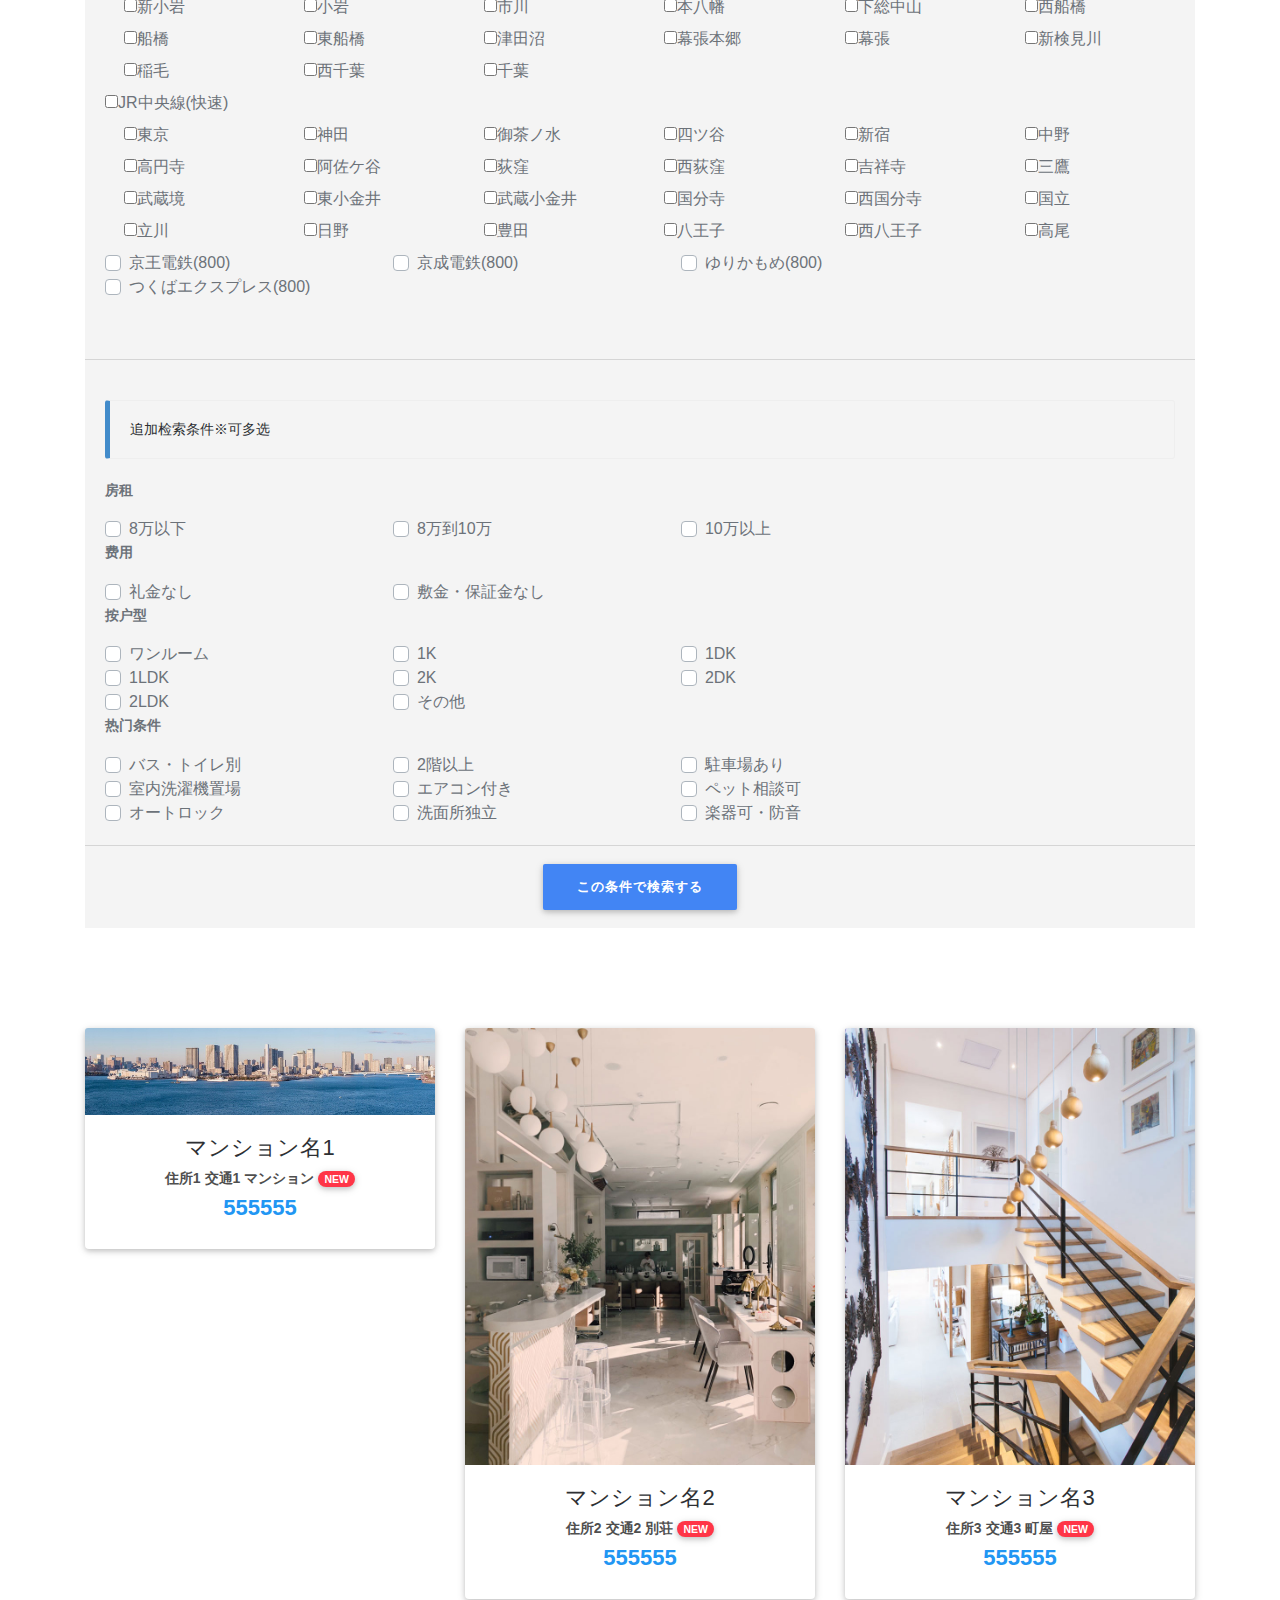
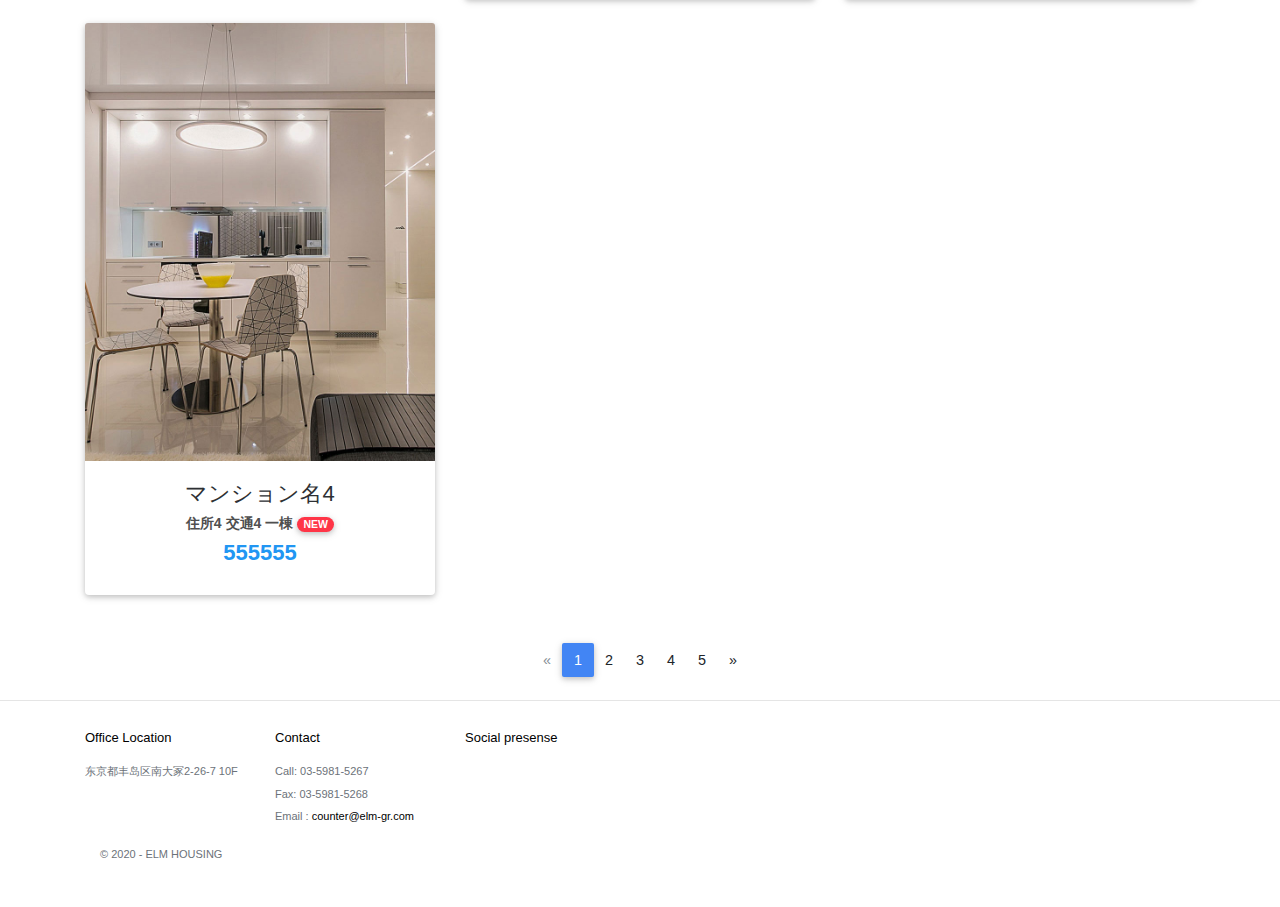
==== commit ee911bc7: "Update index.html" ====
--- a/index.html
+++ b/index.html
@@ -15,13 +15,13 @@
 <link href="./ELM HOUSING_files/icomoon.css" rel="stylesheet">
 <link rel="stylesheet" href="./ELM HOUSING_files/font-awesome.min.css">
 <link rel="stylesheet" href="./ELM HOUSING_files/swiper.min.css">
-<style type="text/css">.section, .section.cc_cursor, .card-header.bg-search, .bs-callout.bs-callout-primary, .cc_cursor, body, .ogdlpmhglpejoiomcodnpjnfgcpmgale_default, body, html, input[type="date"], input[type="time"], input[type="datetime-local"], input[type="month"], input::-webkit-contacts-auto-fill-button, input:read-only {cursor: url("[data-uri]") 1 1 , auto !important; }.cc_pointer,[type="search"]::-webkit-search-cancel-button, [type="search"]::-webkit-search-decoration, .paper-button, .ytp-progress-bar-container, input[type=submit], :link, :visited, a > *, img, button, ::-webkit-scrollbar-button, .ogdlpmhglpejoiomcodnpjnfgcpmgale_pointer, ::-webkit-file-upload-button, button, .ytp-volume-panel, #myogdlpmhglpejoiomcodnpjnfgcpmgale .icon { cursor: url("[data-uri]") 8 1, auto !important; } </style><style type="text/css">/* Chart.js */
+<style type="text/css">.section, .section.cc_cursor, .card-header.bg-search, .bs-callout.bs-callout-primary, .custom-control-label, .form-control.form-control-lg, .header-content, .header-content.cc_cursor, .h1.text-center.text-uppercase.font-weight-bold.mt-5.mb-3.mt-5, .text-center.text-uppercase.font-weight-bold, .text-center.text-uppercase.font-weight-bold.cc_cursor, .cc_cursor, body, .ogdlpmhglpejoiomcodnpjnfgcpmgale_default, body, html, input[type="date"], input[type="time"], input[type="datetime-local"], input[type="month"], input::-webkit-contacts-auto-fill-button, input:read-only {cursor: url("[data-uri]") 1 1 , auto !important; }.dropdown-toggle, .cc_pointer,[type="search"]::-webkit-search-cancel-button, [type="search"]::-webkit-search-decoration, .paper-button, .ytp-progress-bar-container, input[type=submit], :link, :visited, a > *, img, button, ::-webkit-scrollbar-button, .ogdlpmhglpejoiomcodnpjnfgcpmgale_pointer, ::-webkit-file-upload-button, button, .ytp-volume-panel, #myogdlpmhglpejoiomcodnpjnfgcpmgale .icon { cursor: url("[data-uri]") 8 1, auto !important; } </style><style type="text/css">/* Chart.js */
 @-webkit-keyframes chartjs-render-animation{from{opacity:0.99}to{opacity:1}}@keyframes chartjs-render-animation{from{opacity:0.99}to{opacity:1}}.chartjs-render-monitor{-webkit-animation:chartjs-render-animation 0.001s;animation:chartjs-render-animation 0.001s;}</style></head>
 <body style="">
 
 <section class="tophead" role="navigation">
 
-<header id="header" class="">
+<header id="header">
 <div class="header-content ">
 <a class="logo" href="https://www.elm-gr.com/Rent">ELM HOUSING</a>
 <nav class="navigation" role="navigation">
@@ -41,7 +41,7 @@
 <button class="dropdown-item" name="culture" value="ja-JP" onclick="if (!window.__cfRLUnblockHandlers) return false; this.form.submit()">日本語</button>
 </div>
 </div>
-<input name="__RequestVerificationToken" type="hidden" value="CfDJ8HZfXam8HHFOm_UuZEeHBJE-qtwoAEbgHbpZ_FdyX1Fp2VRbwWEv6qFdtFLEdrejy15WHE-hRj2VOWZLHQvYB4W0ZrvD5hacfqdalnks8SmnvC8ev6mp4UJFZHZk7O6x1LIvXtOvINLDFHeVXApGLFI"></form>
+<input name="__RequestVerificationToken" type="hidden" value="CfDJ8HZfXam8HHFOm_UuZEeHBJHqlohSpyXBWe8sUNES7l6LNB36TOeWwrphM-ajcfcNWOnX-t2KMk3PLVx4iYKw5dLK-zaW3ol8vuhiXGocE35xQyyJ7TJ-_B-f_In38oM0EhQ-KzktjM9rhjIm3S2DwuU"></form>
 </li>
 <li class=""><a class="nav-link" href="https://www.elm-gr.com/Admin/Login">SIGH IN</a></li>
 </ul>
@@ -56,7 +56,7 @@
 <section class="section">
 <h2 class="h1 text-center text-uppercase font-weight-bold mt-5 mb-3 mt-5">お部屋探し</h2>
 
-<p class="text-center text-uppercase font-weight-bold">
+<p class="text-center text-uppercase font-weight-bold cc_cursor">
 Find a room
 </p>
 
@@ -64,21 +64,21 @@
 ※ただいまメンテナンスのため一部サービスを停止しております。大変ご不便をおかけいたしますが、今しばらくお待ちください。
 </p>
 <form method="post" action="https://www.elm-gr.com/rent/Error">
-<div class="card-header bg-search cc_cursor">
-<h4 class="bs-callout bs-callout-primary cc_cursor">检索方法※可多选</h4>
+<div class="card-header bg-search">
+<h4 class="bs-callout bs-callout-primary">检索方法※可多选</h4>
 <ul class="nav nav-tabs nav-justified">
 <li class="nav-item waves-effect waves-light">
-<a href="https://www.elm-gr.com/Rent/Rooms#contents1" class="nav-link" data-toggle="tab">地铁线路</a>
+<a href="https://www.elm-gr.com/Rent/Rooms#contents1" class="nav-link active" data-toggle="tab">地铁线路</a>
 </li>
 <li class="nav-item waves-effect waves-light">
-<a href="https://www.elm-gr.com/Rent/Rooms#contents2" class="nav-link active" data-toggle="tab">学区</a>
+<a href="https://www.elm-gr.com/Rent/Rooms#contents2" class="nav-link" data-toggle="tab">学区</a>
 </li>
 <li class="nav-item waves-effect waves-light">
 <a href="https://www.elm-gr.com/Rent/Rooms#contents3" class="nav-link" data-toggle="tab">关键字查询</a>
 </li>
 </ul>
 <div class="tab-content mb-5">
-<div id="contents1" class="tab-pane">
+<div id="contents1" class="tab-pane active">
 <p class="text-uppercase font-weight-bold"></p>
 <div class="preflist">
 <div class="mainCheck"><label><input type="checkbox" name="prefA" value="JR山手線">JR山手線</label></div>
@@ -141,7 +141,7 @@
 </div>
 </div>
 <div class="preflist">
- <div class="mainCheck"><label><input type="checkbox" name="prefA" value="JR根岸線">JR根岸線</label></div>
+<div class="mainCheck"><label><input type="checkbox" name="prefA" value="JR根岸線">JR根岸線</label></div>
 <div class="row ml-1">
 <div class="col-lg-2"><label><input type="checkbox" name="prefB" value="横浜">横浜</label></div>
 <div class="col-lg-2"><label><input type="checkbox" name="prefB" value="桜木町">桜木町</label></div>
@@ -171,7 +171,7 @@
 <div class="col-lg-2"><label><input type="checkbox" name="prefB" value="東戸塚">東戸塚</label></div>
 <div class="col-lg-2"><label><input type="checkbox" name="prefB" value="戸塚">戸塚</label></div>
 <div class="col-lg-2"><label><input type="checkbox" name="prefB" value="大船">大船</label></div>
-<div class="col-lg-2"><label><input type="checkbox" name="prefB" value="北鎌倉">北鎌倉</label></div>
+ <div class="col-lg-2"><label><input type="checkbox" name="prefB" value="北鎌倉">北鎌倉</label></div>
 <div class="col-lg-2"><label><input type="checkbox" name="prefB" value="鎌倉">鎌倉</label></div>
 <div class="col-lg-2"><label><input type="checkbox" name="prefB" value="逗子">逗子</label></div>
 <div class="col-lg-2"><label><input type="checkbox" name="prefB" value="東逗子">東逗子</label></div>
@@ -236,7 +236,7 @@
 <div class="col-lg-2"><label><input type="checkbox" name="prefB" value="辰野">辰野</label></div>
 <div class="col-lg-2"><label><input type="checkbox" name="prefB" value="信濃川島">信濃川島</label></div>
 <div class="col-lg-2"><label><input type="checkbox" name="prefB" value="小野">小野</label></div>
- <div class="col-lg-2"><label><input type="checkbox" name="prefB" value="塩尻">塩尻</label></div>
+<div class="col-lg-2"><label><input type="checkbox" name="prefB" value="塩尻">塩尻</label></div>
 </div>
 </div>
 <div class="preflist">
@@ -265,7 +265,7 @@
 <div class="col-lg-2"><label><input type="checkbox" name="prefB" value="両国">両国</label></div>
 <div class="col-lg-2"><label><input type="checkbox" name="prefB" value="錦糸町">錦糸町</label></div>
 <div class="col-lg-2"><label><input type="checkbox" name="prefB" value="亀戸">亀戸</label></div>
-<div class="col-lg-2"><label><input type="checkbox" name="prefB" value="平井">平井</label></div>
+ <div class="col-lg-2"><label><input type="checkbox" name="prefB" value="平井">平井</label></div>
 <div class="col-lg-2"><label><input type="checkbox" name="prefB" value="新小岩">新小岩</label></div>
 <div class="col-lg-2"><label><input type="checkbox" name="prefB" value="小岩">小岩</label></div>
 <div class="col-lg-2"><label><input type="checkbox" name="prefB" value="市川">市川</label></div>
@@ -337,7 +337,7 @@
 (800)
 </div>
 </div>
-<div id="contents2" class="tab-pane active">
+<div id="contents2" class="tab-pane">
 <p class="text-uppercase font-weight-bold"></p>
 
 <div class="custom-control custom-checkbox custom-control-inline  col-lg-3">
@@ -348,7 +348,7 @@
 <div class="custom-control custom-checkbox custom-control-inline  col-lg-3">
 <input type="checkbox" class="custom-control-input" id="towards2">
 <label class="custom-control-label" for="towards2">早稲田大学</label>
- </div>
+</div>
 
 <div class="custom-control custom-checkbox custom-control-inline  col-lg-3">
 <input type="checkbox" class="custom-control-input" id="towards3">
@@ -381,7 +381,7 @@
 
 <div class="custom-control custom-checkbox custom-control-inline  col-lg-3">
 <input type="checkbox" class="custom-control-input" id="rent2">
-<label class="custom-control-label cc_cursor" for="rent2">8万到10万</label>
+<label class="custom-control-label" for="rent2">8万到10万</label>
 </div>
 
 <div class="custom-control custom-checkbox custom-control-inline  col-lg-3">
@@ -492,7 +492,7 @@
 <button type="submit" class="btn  btn-primary waves-effect waves-light">この条件で検索する</button>
 </div>
 </div>
-<input name="__RequestVerificationToken" type="hidden" value="CfDJ8HZfXam8HHFOm_UuZEeHBJE-qtwoAEbgHbpZ_FdyX1Fp2VRbwWEv6qFdtFLEdrejy15WHE-hRj2VOWZLHQvYB4W0ZrvD5hacfqdalnks8SmnvC8ev6mp4UJFZHZk7O6x1LIvXtOvINLDFHeVXApGLFI"></form>
+<input name="__RequestVerificationToken" type="hidden" value="CfDJ8HZfXam8HHFOm_UuZEeHBJHqlohSpyXBWe8sUNES7l6LNB36TOeWwrphM-ajcfcNWOnX-t2KMk3PLVx4iYKw5dLK-zaW3ol8vuhiXGocE35xQyyJ7TJ-_B-f_In38oM0EhQ-KzktjM9rhjIm3S2DwuU"></form>
 </section>
 <section class="panel panel-default">
 </section>
@@ -621,7 +621,7 @@
 
 <div class="card-body text-center">
 
- <a href="https://www.elm-gr.com/Rent/Rooms" class="grey-text">
+<a href="https://www.elm-gr.com/Rent/Rooms" class="grey-text">
 <h4>マンション名4</h4>
 </a>
 <h5>
@@ -706,7 +706,7 @@
 <li><a href="https://www.elm-gr.com/Rent/Rooms#"><i class="fa fa-twitter"></i></a></li>
 <li><a href="https://www.elm-gr.com/Rent/Rooms#"><i class="fa fa-linkedin"></i></a></li>
 <li><a href="https://www.elm-gr.com/Rent/Rooms#"><i class="fa fa-google-plus"></i></a></li>
-</ul>
+ </ul>
 </div>
 </div>
 <div class="col-md-6 right">
